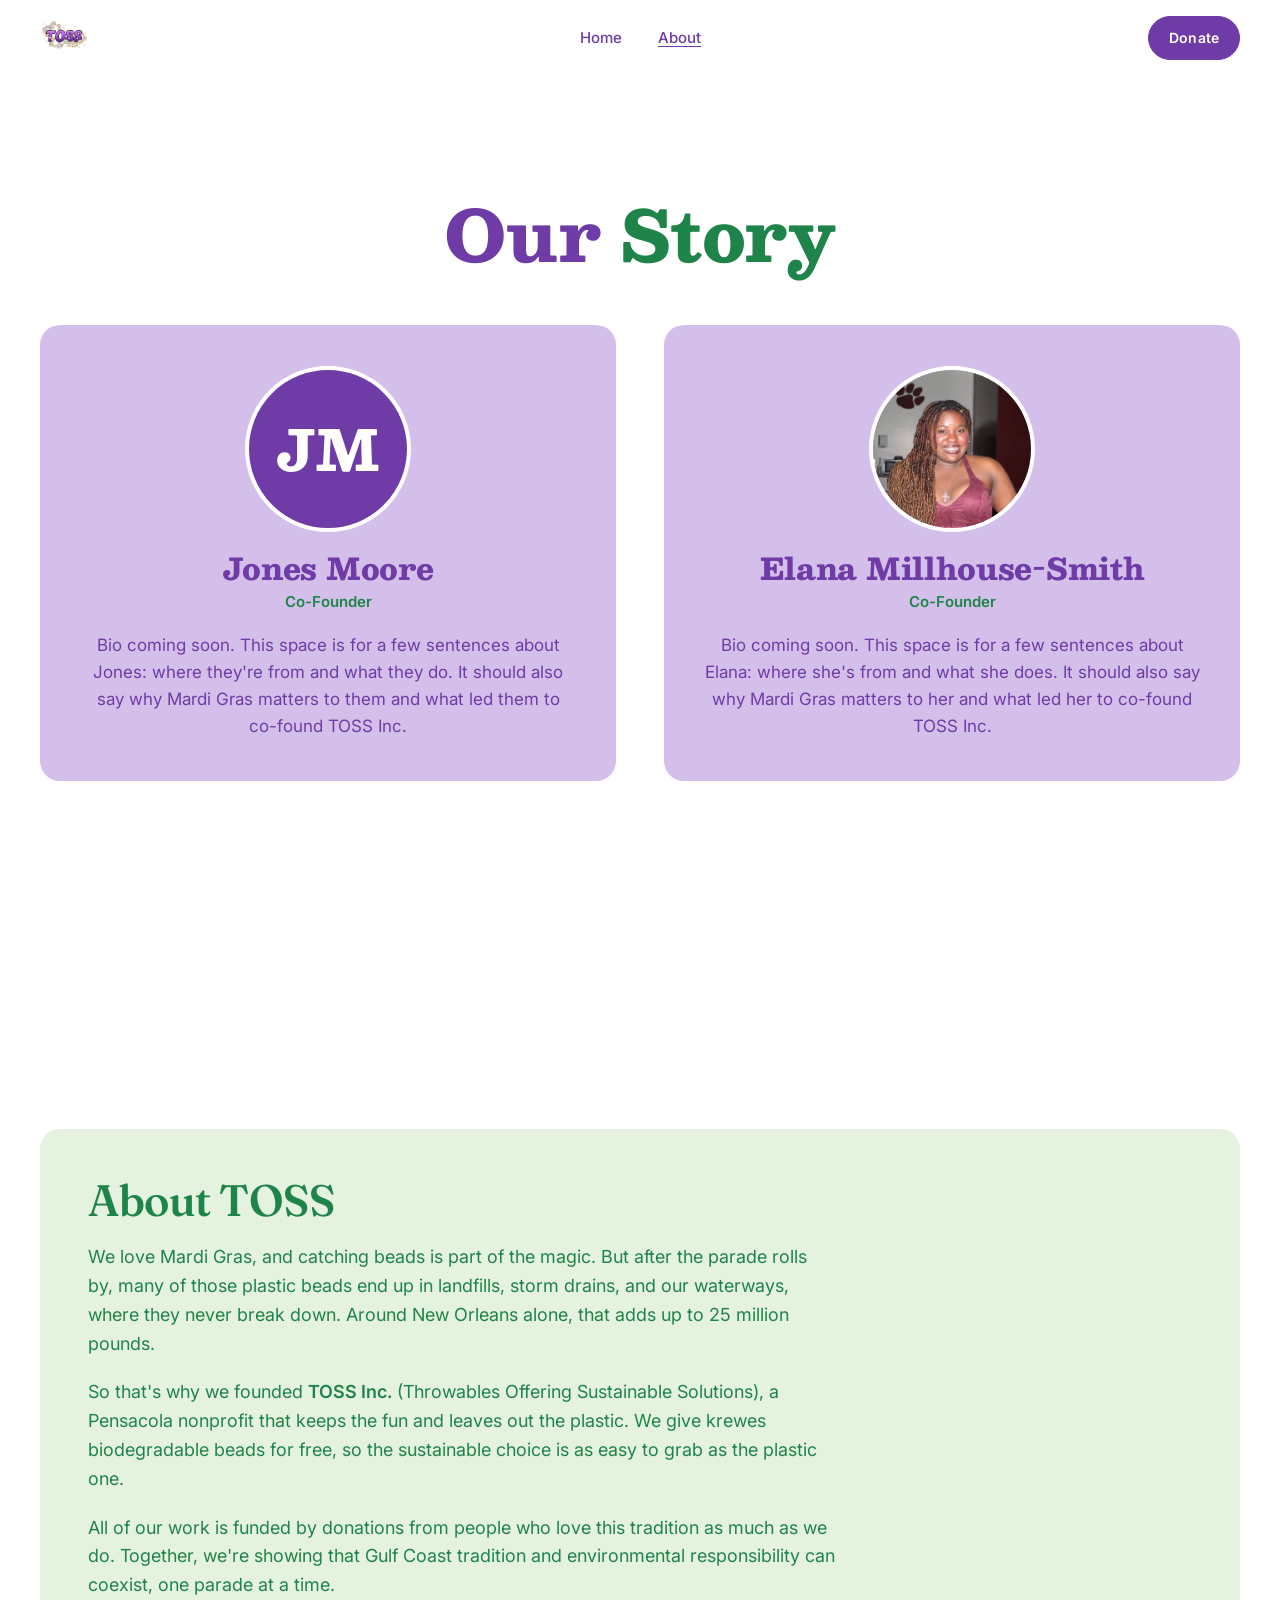
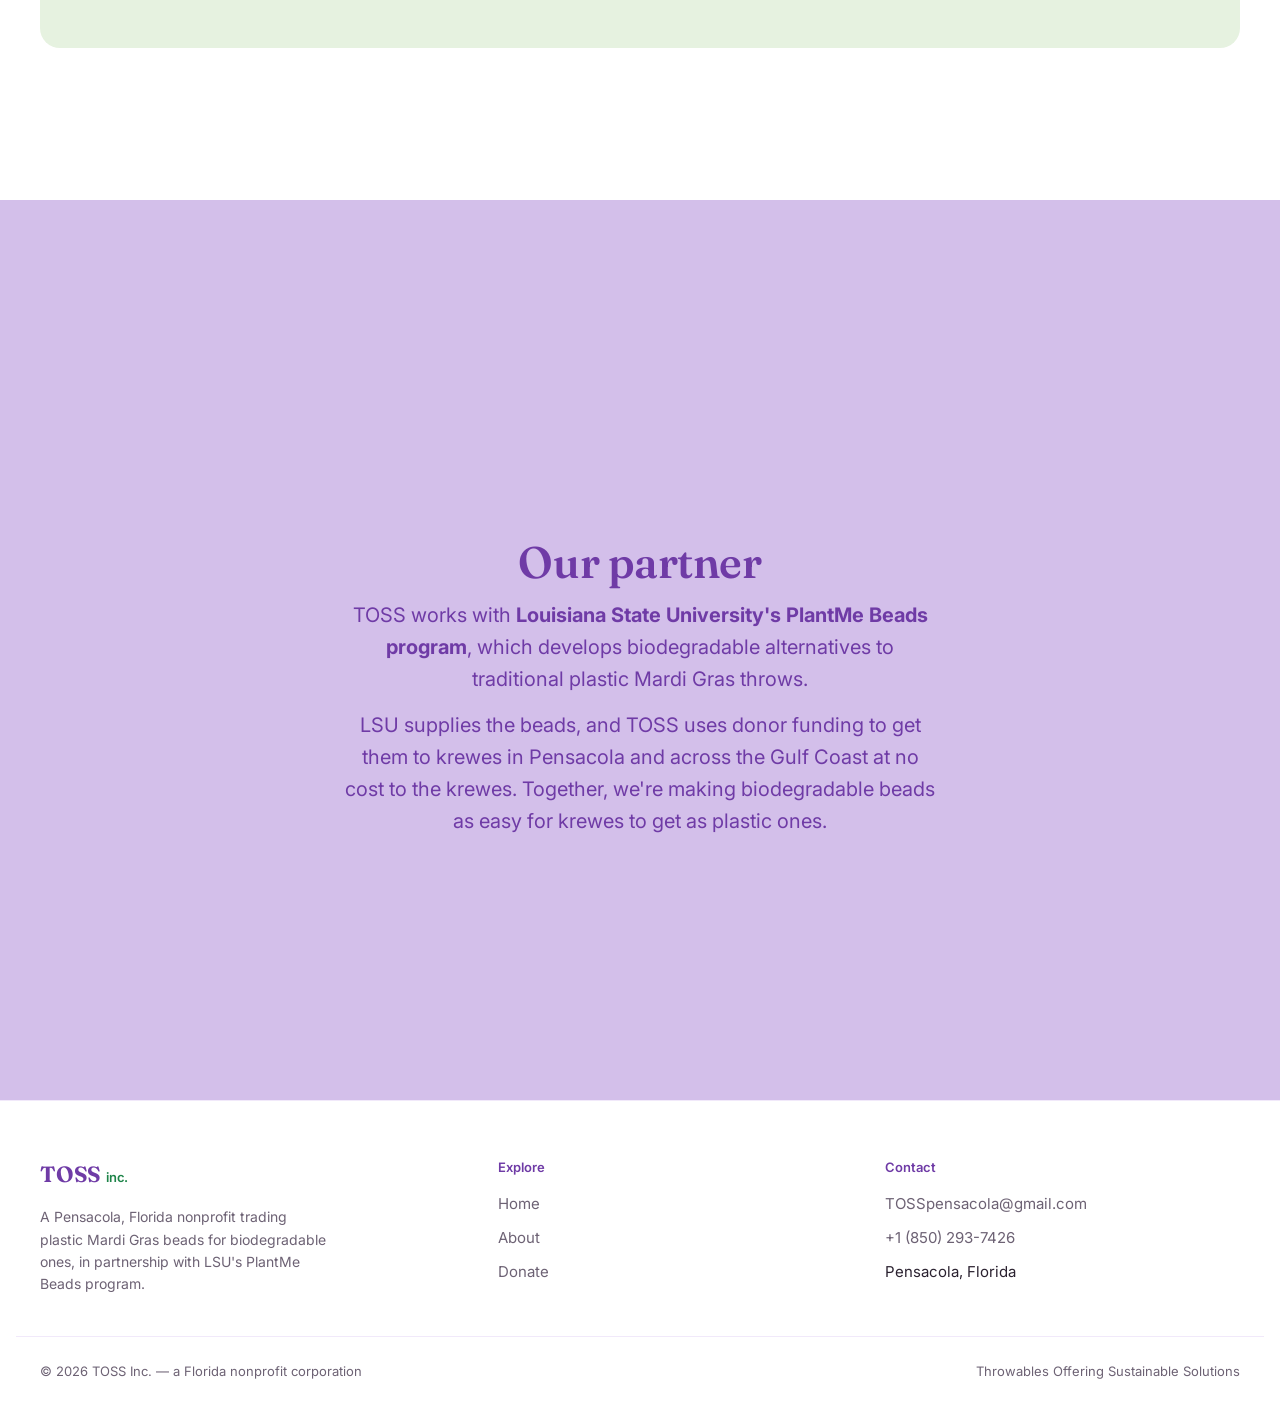
==== about.html @ 117bb695 "Snap the About page by section, fit every section to one screen, redesign About - About page gets th" ====
<!DOCTYPE html>
<html lang="en" class="snap-sections">
<head>
  <meta charset="UTF-8">
  <meta name="viewport" content="width=device-width, initial-scale=1.0">
  <title>About — TOSS Inc.</title>
  <meta name="description" content="TOSS Inc. is a Pensacola, Florida nonprofit partnering with LSU's PlantMe Beads program to bring biodegradable Mardi Gras throws to Gulf Coast krewes. Meet the founders.">
  <link rel="icon" type="image/png" href="2.png">

  <link rel="preconnect" href="https://fonts.googleapis.com">
  <link rel="preconnect" href="https://fonts.gstatic.com" crossorigin>
  <link href="https://fonts.googleapis.com/css2?family=Besley:wght@700;800&family=Fraunces:opsz,wght@9..144,450;9..144,560;9..144,650&family=Inter:wght@400;500;600;700&display=swap" rel="stylesheet">
  <link rel="stylesheet" href="css/styles.css">
</head>
<body>
  <a class="skip-link" href="#main">Skip to content</a>

  <!-- ===== Navbar ===== -->
  <header class="site-header">
    <nav class="container nav" aria-label="Main">
      <a class="nav__brand" href="index.html" aria-label="TOSS Inc. home">
        <img class="nav__logo" src="1.png" alt="TOSS Inc. logo">
      </a>

      <ul class="nav__links" id="nav-links">
        <li><a class="link" href="index.html">Home</a></li>
        <li><a class="link" href="about.html" aria-current="page">About</a></li>
      </ul>

      <div class="nav__end">
        <a class="btn btn--primary btn--sm" href="index.html#donate">Donate</a>
        <button class="nav__toggle" type="button" aria-expanded="false" aria-controls="nav-links" aria-label="Open menu">
          <span></span><span></span>
        </button>
      </div>
    </nav>
  </header>

  <main id="main">
    <!-- Founders -->
    <section class="section about-founders">
      <div class="container">
        <h1 class="about-title">Our <span class="about-title__accent">Story</span></h1>
        <div class="founders">
          <article class="founder">
            <!-- TODO: swap for <img class="founder__photo" src="images/founders/jones-moore.jpg" alt="Jones Moore"> once a photo is ready -->
            <div class="founder__photo founder__photo--initials" aria-hidden="true">JM</div>
            <h2 class="founder__name">Jones Moore</h2>
            <p class="founder__role">Co-Founder</p>
            <!-- TODO: replace with Jones's bio (3–5 sentences) -->
            <p class="founder__bio">Bio coming soon. This space is for a few sentences about Jones: where they're from and what they do. It should also say why Mardi Gras matters to them and what led them to co-found TOSS Inc.</p>
          </article>
          <article class="founder">
            <img class="founder__photo" src="images/founders/elana-millhouse-smith.jpg" alt="Elana Millhouse-Smith" width="380" height="380">
            <h2 class="founder__name">Elana Millhouse-Smith</h2>
            <p class="founder__role">Co-Founder</p>
            <!-- TODO: replace with Elana's bio (3–5 sentences) -->
            <p class="founder__bio">Bio coming soon. This space is for a few sentences about Elana: where she's from and what she does. It should also say why Mardi Gras matters to her and what led her to co-found TOSS Inc.</p>
          </article>
        </div>
      </div>
    </section>

    <!-- About TOSS -->
    <section class="section">
      <div class="container">
        <div class="mission-box about-story">
          <div class="mission__head">
            <h2 class="h2">About TOSS</h2>
          </div>
          <div class="mission__body">
            <p>We love Mardi Gras, and catching beads is part of the magic. But after the parade rolls by, many of those plastic beads end up in landfills, storm drains, and our waterways, where they never break down. Around New Orleans alone, that adds up to 25 million pounds.</p>
            <p>So that's why we founded <strong>TOSS Inc.</strong> (Throwables Offering Sustainable Solutions), a Pensacola nonprofit that keeps the fun and leaves out the plastic. We give krewes biodegradable beads for free, so the sustainable choice is as easy to grab as the plastic one.</p>
            <p>All of our work is funded by donations from people who love this tradition as much as we do. Together, we're showing that Gulf Coast tradition and environmental responsibility can coexist, one parade at a time.</p>
          </div>
        </div>
      </div>
    </section>

    <!-- Partner -->
    <section class="section about-partner">
      <div class="container">
        <div class="donate">
          <h2 class="h2">Our partner</h2>
          <p class="lead">TOSS works with <strong>Louisiana State University's PlantMe Beads program</strong>, which develops biodegradable alternatives to traditional plastic Mardi Gras throws.</p>
          <p class="lead">LSU supplies the beads, and TOSS uses donor funding to get them to krewes in Pensacola and across the Gulf Coast at no cost to the krewes. Together, we're making biodegradable beads as easy for krewes to get as plastic ones.</p>
        </div>
      </div>
    </section>
  </main>

  <!-- ===== Footer ===== -->
  <footer class="site-footer">
    <div class="container footer__inner">
      <div>
        <a class="wordmark" href="index.html">TOSS <span>inc.</span></a>
        <p class="footer__tagline">A Pensacola, Florida nonprofit trading plastic Mardi Gras beads for biodegradable ones, in partnership with LSU's PlantMe Beads program.</p>
      </div>
      <div>
        <p class="footer__col-title">Explore</p>
        <ul class="footer__links">
          <li><a href="index.html">Home</a></li>
          <li><a href="about.html">About</a></li>
          <li><a href="index.html#donate">Donate</a></li>
        </ul>
      </div>
      <div>
        <p class="footer__col-title">Contact</p>
        <ul class="footer__links">
          <li><a href="mailto:TOSSpensacola@gmail.com">TOSSpensacola@gmail.com</a></li>
          <li><a href="tel:+18502937426">+1 (850) 293-7426</a></li>
          <li>Pensacola, Florida</li>
        </ul>
      </div>
    </div>
    <div class="container footer__bottom">
      <p>© <span data-year>2026</span> TOSS Inc. — a Florida nonprofit corporation</p>
      <p>Throwables Offering Sustainable Solutions</p>
    </div>
  </footer>

  <script src="js/main.js"></script>
</body>
</html>
---- css/styles.css ----
/* ==========================================================================
   Design tokens
   ========================================================================== */
:root {
  /* Base */
  --white: #ffffff;
  --surface: #f5faf2;      /* soft mint-white, for alternating section bands */
  --surface-deep: #eaf4e4; /* slightly deeper mint, for cards on --surface */
  --ink: #2b2230;          /* warm plum-black, pulled from the logo outline */
  --ink-soft: #6d6274;     /* muted secondary text */
  --line: #e7e1de;         /* hairline borders on white */

  /* Brand accents, sampled from the TOSS logo artwork */
  --purple: #6f3ba6;
  --purple-tint: #f1e9fa;
  --green: #1e8449;         /* accessible text/icon green */
  --green-pastel: #e6f2e0;  /* pastel fill green, light */
  --lavender: #d3bfea;      /* soft brand purple, for backgrounds and section bands */
  --green-pastel-deep: #9dcd91;
  --gold: #c08f2e;          /* accessible text/icon gold */
  --gold-pastel: #f3ddA0;   /* pastel fill gold, matches the mascot's sparkle */

  --font-heading: "Fraunces", Georgia, serif;
  --font-body: "Inter", system-ui, sans-serif;

  --container: 1200px;
  --gutter: 24px;
  --section-space: 120px;
  --header-height: 76px;
  --radius: 20px;
  --radius-sm: 12px;

  --ease: cubic-bezier(0.2, 0, 0, 1);
  --duration: 200ms;
}

@media (max-width: 767px) {
  :root {
    --gutter: 16px;
    --section-space: 72px;
    --header-height: 64px;
  }
}

/* ==========================================================================
   Base
   ========================================================================== */
*,
*::before,
*::after {
  box-sizing: border-box;
}

html {
  -webkit-text-size-adjust: 100%;
  scroll-behavior: smooth;
}

body {
  display: flex;
  flex-direction: column;
  min-height: 100vh;
  margin: 0;
  /* The hero video intentionally bleeds to the viewport edge using 100vw
     math, which can overshoot by the scrollbar's width; clip that sliver
     instead of showing a horizontal scrollbar. */
  overflow-x: hidden;
  background: var(--white);
  color: var(--ink);
  font-family: var(--font-body);
  font-size: 17px;
  line-height: 1.6;
  -webkit-font-smoothing: antialiased;
  -moz-osx-font-smoothing: grayscale;
  text-rendering: optimizeLegibility;
}

main {
  flex: 1;
}

body.menu-open {
  overflow: hidden;
}

img {
  display: block;
  max-width: 100%;
}

h1,
h2,
h3,
h4 {
  margin: 0;
  font-family: var(--font-heading);
  font-weight: 560;
  letter-spacing: -0.01em;
  line-height: 1.05;
  color: var(--ink);
}

p {
  margin: 0;
}

a {
  color: inherit;
  text-decoration: none;
}

ul {
  margin: 0;
  padding: 0;
  list-style: none;
}

:focus-visible {
  outline: 2px solid var(--purple);
  outline-offset: 4px;
}

::selection {
  background: var(--purple);
  color: var(--white);
}

.skip-link {
  position: absolute;
  top: 12px;
  left: 12px;
  z-index: 100;
  padding: 10px 16px;
  background: var(--ink);
  color: var(--white);
  font-size: 14px;
  border-radius: var(--radius-sm);
  transform: translateY(-200%);
}

.skip-link:focus {
  transform: none;
}

/* ==========================================================================
   Layout helpers
   ========================================================================== */
.container {
  width: 100%;
  max-width: calc(var(--container) + var(--gutter) * 2);
  margin: 0 auto;
  padding: 0 var(--gutter);
}

.section {
  padding: var(--section-space) 0;
}

.section--tint {
  background: var(--surface);
}

.section--green {
  background: var(--green-pastel);
}

/* ==========================================================================
   Typography
   ========================================================================== */
.display {
  font-size: clamp(2.5rem, 6vw, 4.75rem);
  line-height: 1.03;
  letter-spacing: -0.02em;
}

.h2 {
  font-size: clamp(1.9rem, 3.6vw, 2.75rem);
  letter-spacing: -0.01em;
}

.h3 {
  font-size: 1.375rem;
  letter-spacing: -0.01em;
  line-height: 1.2;
}

.lead {
  max-width: 46ch;
  font-size: clamp(1.0625rem, 1.6vw, 1.25rem);
  line-height: 1.6;
  color: var(--ink-soft);
}

.muted {
  color: var(--ink-soft);
}

/* Underline that draws in on hover */
.link {
  background: linear-gradient(currentColor, currentColor) 0 100% / 0 1px no-repeat;
  transition: background-size var(--duration) var(--ease);
}

.link:hover,
.link[aria-current="page"] {
  background-size: 100% 1px;
}

/* ==========================================================================
   Buttons
   ========================================================================== */
.btn {
  display: inline-flex;
  align-items: center;
  gap: 10px;
  padding: 15px 28px;
  border: 1.5px solid var(--purple);
  border-radius: 999px;
  font-family: var(--font-body);
  font-size: 15px;
  font-weight: 600;
  letter-spacing: 0.01em;
  color: var(--purple);
  cursor: pointer;
  transition:
    background-color var(--duration) var(--ease),
    color var(--duration) var(--ease),
    border-color var(--duration) var(--ease),
    transform var(--duration) var(--ease);
}

.btn:hover {
  transform: translateY(-1px);
}

.btn--primary {
  background: var(--purple);
  color: var(--white);
}

.btn--primary:hover {
  background: var(--purple);
  border-color: var(--purple);
}

.email-pill {
  display: inline-flex;
  align-items: center;
  gap: 6px;
  padding: 6px 8px 6px 26px;
  background: var(--purple);
  color: var(--white);
  border-radius: 999px;
  font-family: var(--font-body);
  font-size: 15px;
  font-weight: 600;
  letter-spacing: 0.01em;
}

.email-pill__link {
  color: inherit;
}

.email-pill__copy {
  display: inline-grid;
  place-items: center;
  width: 36px;
  height: 36px;
  border: 0;
  border-radius: 50%;
  background: transparent;
  color: inherit;
  cursor: pointer;
  transition: background-color var(--duration) var(--ease);
}

.email-pill__copy:hover,
.email-pill__copy:focus-visible {
  background: rgba(255, 255, 255, 0.18);
}

.email-pill__copy .icon-check,
.email-pill__copy.is-copied .icon-copy {
  display: none;
}

.email-pill__copy.is-copied .icon-check {
  display: block;
}

.btn--ghost {
  border-color: currentColor;
}

.btn--ghost:hover {
  background: var(--purple);
  color: var(--white);
}

.btn--sm {
  padding: 10px 20px;
  font-size: 14px;
}

/* ==========================================================================
   Header / navbar
   ========================================================================== */
.site-header {
  position: sticky;
  top: 0;
  z-index: 50;
  background: linear-gradient(
    to bottom,
    rgba(255, 255, 255, 1) 0%,
    rgba(255, 255, 255, 0) 100%
  );
}

.nav {
  display: grid;
  grid-template-columns: 1fr auto 1fr;
  align-items: center;
  gap: 16px;
  height: var(--header-height);
}

.wordmark {
  display: inline-flex;
  align-items: baseline;
  gap: 5px;
  font-family: var(--font-heading);
  font-size: 22px;
  font-weight: 650;
  letter-spacing: -0.01em;
  color: var(--purple);
}

.wordmark span {
  font-family: var(--font-body);
  font-size: 13px;
  font-weight: 600;
  color: var(--green);
}

.nav__brand {
  display: inline-flex;
  align-items: center;
  justify-self: start;
}

.nav__logo {
  height: 48px;
  width: auto;
}

/* Sits in the grid's middle column, so it's centered in the navbar
   regardless of how wide the logo or the end group are. */
.nav__links {
  display: flex;
  justify-content: center;
  gap: 36px;
  font-size: 15px;
  font-weight: 500;
  color: var(--purple);
}

.nav__end {
  display: flex;
  align-items: center;
  gap: 16px;
  justify-self: end;
}

.nav__toggle {
  display: none;
  position: relative;
  width: 40px;
  height: 40px;
  margin-right: -8px;
  padding: 0;
  border: 0;
  background: none;
  color: var(--ink);
  cursor: pointer;
}

.nav__toggle span {
  position: absolute;
  left: 10px;
  width: 20px;
  height: 1.5px;
  background: currentColor;
  transition: transform var(--duration) var(--ease);
}

.nav__toggle span:first-child {
  top: 16px;
}

.nav__toggle span:last-child {
  top: 23px;
}

.nav__toggle[aria-expanded="true"] span:first-child {
  transform: translateY(3.5px) rotate(45deg);
}

.nav__toggle[aria-expanded="true"] span:last-child {
  transform: translateY(-3.5px) rotate(-45deg);
}

@media (max-width: 767px) {
  .nav {
    grid-template-columns: auto 1fr auto;
  }

  .nav__brand {
    grid-column: 1;
  }

  .nav__end {
    grid-column: 3;
    gap: 8px;
  }

  .nav__toggle {
    display: block;
  }

  .nav__links {
    position: fixed;
    inset: var(--header-height) 0 0 0;
    flex-direction: column;
    justify-content: flex-start;
    gap: 8px;
    padding: 32px var(--gutter);
    background: var(--white);
    font-family: var(--font-heading);
    font-size: 36px;
    letter-spacing: -0.01em;
    opacity: 0;
    visibility: hidden;
    transition:
      opacity var(--duration) var(--ease),
      visibility var(--duration);
  }

  .nav__links.is-open {
    opacity: 1;
    visibility: visible;
  }

  .nav__links .link {
    background-size: 0 0;
  }

  .nav__links .link[aria-current="page"] {
    color: var(--purple);
  }

  .nav .btn--sm {
    padding: 9px 16px;
    font-size: 13px;
  }
}

/* ==========================================================================
   Home: hero
   ========================================================================== */
.hero-scrub {
  padding: 0;
}

/* Desktop only: pull the next section up so its band overlaps the
   sticky video's bottom edge by a small bit, instead of leaving a gap. */
@media (min-width: 901px) {
  .hero-scrub + .section {
    position: relative;
    z-index: 1;
    margin-top: -20px;
  }
}

.hero-scrub__grid {
  display: grid;
  /* minmax(0, …) lets each track shrink below its content's min-content
     size (the statement's long words at this font size would otherwise
     inflate the left track past its fr share, starving the right column
     and breaking the canvas's edge-to-edge bleed math below). */
  grid-template-columns: minmax(0, 1.1fr) minmax(0, 0.9fr);
  gap: clamp(32px, 5vw, 64px);
}

.hero-scrub__left {
  display: flex;
  flex-direction: column;
  gap: clamp(48px, 8vw, 96px);
  padding-top: clamp(16px, 3vw, 40px);
}

/* Desktop only: the statement alone fills the first viewport, so the page
   reads as a pure hero until the visitor scrolls — the mission heading and
   copy that follow in the flex column are pushed below the fold. The
   column's own padding-top is zeroed here (it's only needed to space the
   statement down on mobile, where this rule doesn't apply) so the intro
   block's centering isn't thrown off by an extra offset on top of it. */
@media (min-width: 901px) {
  .hero-scrub__left {
    padding-top: 0;
    /* The intro fills the space under the header, so the statement is
       centered and the box starts below the fold, this far past it. */
    gap: clamp(72px, 12vh, 128px);
    /* Spacing before the green section, plus the 20px the next section's
       band overlaps this one by. main.js sets --mission-space-below so the
       box ends up centered between the header and the band when the band
       reaches the bottom of the window; the fallback covers no-JS. */
    padding-bottom: calc(var(--mission-space-below, max(72px, 12vh)) + 20px);
  }

  .hero-scrub__intro {
    display: flex;
    align-items: center;
    min-height: calc(100vh - var(--header-height));
  }
}

/* ==========================================================================
   Section-by-section scrolling (Home and About)
   Pages with html.snap-sections, desktop pointers only; phones and tablets
   keep free scrolling. Home stops at the statement, the mission box
   centered under the header, the green section and the footer; About stops
   at each section and the footer. snap-stop means a hard swipe can't skip
   a stop. Each plain section is sized to exactly one window with its
   content centered under the header, so a stop shows one section and
   nothing of its neighbors.
   ========================================================================== */
@media (min-width: 901px) and (hover: hover) and (pointer: fine) {
  html.snap-sections {
    scroll-snap-type: y mandatory;
    /* Space kept between a section's content and the header / window edge. */
    --snap-breathe: clamp(24px, 6vh, 72px);
  }
  .snap-sections :is(.hero-scrub__intro, main > .section) {
    scroll-snap-align: start;
    scroll-snap-stop: always;
  }
  /* The header sits above <main>, so the statement's stop is the page top.
     (The whole hero is taller than the window, so it can't be the stop.) */
  .snap-sections .hero-scrub__intro { scroll-margin-top: var(--header-height); }
  /* Extending the box's snap area up by the header's height centers the
     box in the space below the header rather than in the whole window. */
  .snap-sections .hero-scrub .mission-box {
    scroll-snap-align: center;
    scroll-snap-stop: always;
    scroll-margin-top: var(--header-height);
  }
  /* Each section fills the whole window at its stop, running up behind the
     header (so nothing above shows through it) with its content centered
     in the space below the header. */
  .snap-sections main > .section {
    display: flex;
    flex-direction: column;
    justify-content: center;
    min-height: 100vh;
    padding: calc(var(--header-height) + var(--snap-breathe)) 0 var(--snap-breathe);
  }
  /* A page that opens on a plain section (About) starts below the header
     in the flow, so that one fills the rest of the first window instead
     and stops at the page top. */
  .snap-sections main > .section:first-child {
    min-height: calc(100vh - var(--header-height));
    padding-top: var(--snap-breathe);
    scroll-margin-top: var(--header-height);
  }
  .snap-sections main > .section--green { scroll-snap-align: center; }
  .snap-sections .site-footer { scroll-snap-align: end; }
}

.hero-scrub__statement {
  font-family: "Besley", Georgia, serif;
  font-weight: 800;
  font-size: clamp(2.25rem, 5.5vw, 4.5rem);
  line-height: 1.08;
  letter-spacing: -0.01em;
  color: var(--purple);
  max-width: 16ch;
  /* Flex items default to min-width: auto, which floors their shrink at
     their content's min-content size — the widest unbreakable word here —
     letting the statement overflow its column into the video regardless
     of max-width. This lets it actually wrap within the column. */
  min-width: 0;
}

.hero-scrub__statement-accent {
  color: var(--green);
}

/* The right column's grid cell stretches to match the left column's
   (taller, text-driven) height; the canvas sticks inside that cell and
   is released once the left column's content runs out. */
.hero-scrub__right {
  position: sticky;
  top: 0;
  align-self: start;
  display: flex;
  justify-content: flex-end;
  margin-top: calc(-1 * var(--header-height));
  /* Break out of the centered container so the video hugs the true
     right edge of the viewport, not just the grid column's edge. */
  margin-right: calc(-1 * (var(--gutter) + max(0px, (100vw - (var(--container) + var(--gutter) * 2)) / 2)));
}

.hero__canvas {
  width: 100%;
  max-width: 45vw;
  height: auto;
  aspect-ratio: 480 / 854;
}

@media (max-width: 900px) {
  .hero-scrub {
    padding-bottom: clamp(64px, 10vw, 120px);
  }

  .hero-scrub__grid {
    grid-template-columns: 1fr;
    text-align: center;
  }

  .hero-scrub__right {
    position: static;
    order: -1;
    margin-bottom: 8px;
    margin-right: 0;
    justify-content: center;
  }

  .hero__canvas {
    max-width: 260px;
  }
}

/* ==========================================================================
   Mission / description section
   ========================================================================== */
.mission-box {
  background: var(--lavender);
  border-radius: var(--radius);
  padding: clamp(28px, 4vw, 48px);
}

.mission-box .h2,
.mission-box .mission__body,
.mission-box .mission__body strong {
  color: var(--purple);
}

.mission__head {
  max-width: 60ch;
  margin-bottom: 20px;
}

.mission__stat {
  font-size: clamp(2.75rem, 6.5vw, 5rem);
  line-height: 1;
  letter-spacing: -0.02em;
}

/* Keep the stat on one line: size it from the box's own width (cqi) so it
   shrinks with the column instead of wrapping. */
.mission-box {
  container-type: inline-size;
}

.mission-box .mission__stat {
  font-size: 12.4cqi; /* "25 Million Pounds" spans the full width of the text lines */
  white-space: nowrap;
}

.mission__body {
  display: grid;
  gap: 20px;
  max-width: 68ch;
  font-size: 18px;
  color: var(--ink-soft);
}

.mission__body strong {
  color: var(--ink);
  font-weight: 600;
}

/* ==========================================================================
   Donate + progress section
   ========================================================================== */
.donate {
  max-width: 720px;
  margin-inline: auto;
  text-align: center;
}

.donate .h2 {
  color: var(--green);
}

.donate .lead {
  margin: 14px auto 0;
  color: var(--green);
}

.donate__contact {
  margin-bottom: 16px;
  color: var(--purple);
}

.donate__progress {
  margin: 32px 0;
  text-align: left;
}

.donate__amount {
  font-family: var(--font-heading);
  font-size: clamp(2rem, 4vw, 2.75rem);
  line-height: 1;
  color: var(--purple);
}

.donate__of {
  font-family: var(--font-body);
  font-size: 16px;
  color: var(--green);
}

.progress-track {
  height: 20px;
  margin: 22px 0 16px;
  border-radius: 999px;
  background: var(--white);
  box-shadow: inset 0 1px 3px rgba(111, 59, 166, 0.14);
}

.progress-fill {
  position: relative;
  height: 100%;
  width: var(--progress, 0%);
  min-width: 20px;
  border-radius: 999px;
  background: linear-gradient(90deg, var(--green-pastel-deep), var(--green));
  transition: width 900ms var(--ease);
}

/* Fleur-de-lis marker at the end of the fill */
.progress-fill::after {
  content: "";
  position: absolute;
  top: 50%;
  right: 0;
  width: 40px;
  height: 40px;
  background: url("../fleur-de-lis.svg") center / contain no-repeat;
  transform: translate(50%, -50%);
  filter: drop-shadow(0 2px 3px rgba(30, 132, 73, 0.35));
}

.donate__percent {
  font-size: 15px;
  color: var(--green);
}

.donate__alt {
  margin-top: 16px;
  font-size: 14px;
  color: var(--green);
}

.donate__alt a {
  color: inherit;
  border-bottom: 1px solid currentColor;
}

/* ==========================================================================
   About page
   ========================================================================== */
.about-title {
  font-family: "Besley", Georgia, serif;
  font-weight: 800;
  font-size: clamp(2.25rem, 5.5vw, 4.5rem);
  line-height: 1.08;
  letter-spacing: -0.01em;
  color: var(--purple);
  text-align: center;
}

.about-title__accent {
  color: var(--green);
}

/* The next section's own top padding supplies the gap below. */
.about-founders {
  padding-top: clamp(40px, 6vw, 72px);
  padding-bottom: 0;
}

.founders {
  display: grid;
  grid-template-columns: 1fr 1fr;
  gap: clamp(24px, 4vw, 48px);
  margin-top: clamp(40px, 6vw, 64px);
}

.founder {
  display: flex;
  flex-direction: column;
  align-items: center;
  padding: clamp(28px, 4vw, 48px);
  background: var(--lavender);
  border-radius: var(--radius);
  text-align: center;
}

.founder__photo {
  width: 200px;
  height: 200px;
  margin-bottom: 24px;
  border: 4px solid var(--white);
  border-radius: 50%;
  object-fit: cover;
}

.founder__photo--initials {
  display: grid;
  place-items: center;
  background: var(--purple);
  color: var(--white);
  font-family: "Besley", Georgia, serif;
  font-size: 56px;
  font-weight: 800;
}

.founder__name {
  font-family: "Besley", Georgia, serif;
  font-weight: 800;
  font-size: clamp(1.5rem, 2.4vw, 1.875rem);
  color: var(--purple);
}

.founder__role {
  margin-top: 6px;
  font-size: 15px;
  font-weight: 600;
  color: var(--green);
}

.founder__bio {
  max-width: 48ch;
  margin-top: 18px;
  color: var(--purple);
}

/* The About box and partner band swap the homepage's colors: pastel green
   with green text for the story, lavender with purple text for the partner. */
/* With section snapping on, the founders section has to fit one window, so
   its sizes also scale with the window's height and give way on short
   screens (they're unchanged from about 1080px tall up). */
@media (min-width: 901px) and (hover: hover) and (pointer: fine) {
  .snap-sections .about-title { font-size: clamp(2.25rem, min(5.5vw, 9vh), 4.5rem); }
  .snap-sections .founders { margin-top: clamp(24px, 6vh, 64px); }
  .snap-sections .founder { padding: clamp(20px, min(4vw, 4.5vh), 48px); }
  .snap-sections .founder__photo {
    width: clamp(96px, 18.5vh, 200px);
    height: clamp(96px, 18.5vh, 200px);
    margin-bottom: clamp(12px, 2.2vh, 24px);
  }
}

.about-story {
  background: var(--green-pastel);
}

.about-story .h2,
.about-story .mission__body,
.about-story .mission__body strong {
  color: var(--green);
}

.about-partner {
  background: var(--lavender);
}

.about-partner .h2,
.about-partner .lead {
  color: var(--purple);
}

@media (max-width: 767px) {
  .founders {
    grid-template-columns: 1fr;
  }
}

/* ==========================================================================
   Footer
   ========================================================================== */
.site-footer {
  padding: 56px 0 40px;
  background: var(--white);
  color: var(--ink);
  border-top: 1px solid var(--purple-tint);
}

.footer__inner {
  display: grid;
  grid-template-columns: 1.2fr 1fr 1fr;
  gap: 32px;
}

.footer__col-title {
  font-size: 13px;
  font-weight: 600;
  color: var(--purple);
  margin-bottom: 14px;
}

.footer__links {
  display: grid;
  gap: 10px;
  font-size: 15px;
}

.footer__links a {
  color: var(--ink-soft);
}

.footer__links a:hover {
  color: var(--ink);
}

.footer__tagline {
  margin-top: 14px;
  max-width: 32ch;
  color: var(--ink-soft);
  font-size: 14px;
}

.footer__bottom {
  margin-top: 40px;
  padding-top: 24px;
  border-top: 1px solid var(--purple-tint);
  display: flex;
  flex-wrap: wrap;
  justify-content: space-between;
  gap: 12px;
  font-size: 13px;
  color: var(--ink-soft);
}

@media (max-width: 767px) {
  .footer__inner {
    grid-template-columns: 1fr;
    gap: 28px;
  }
}

/* ==========================================================================
   Motion preferences
   ========================================================================== */
@media (prefers-reduced-motion: reduce) {
  html {
    scroll-behavior: auto;
  }

  *,
  *::before,
  *::after {
    transition-duration: 0.01ms !important;
  }
}
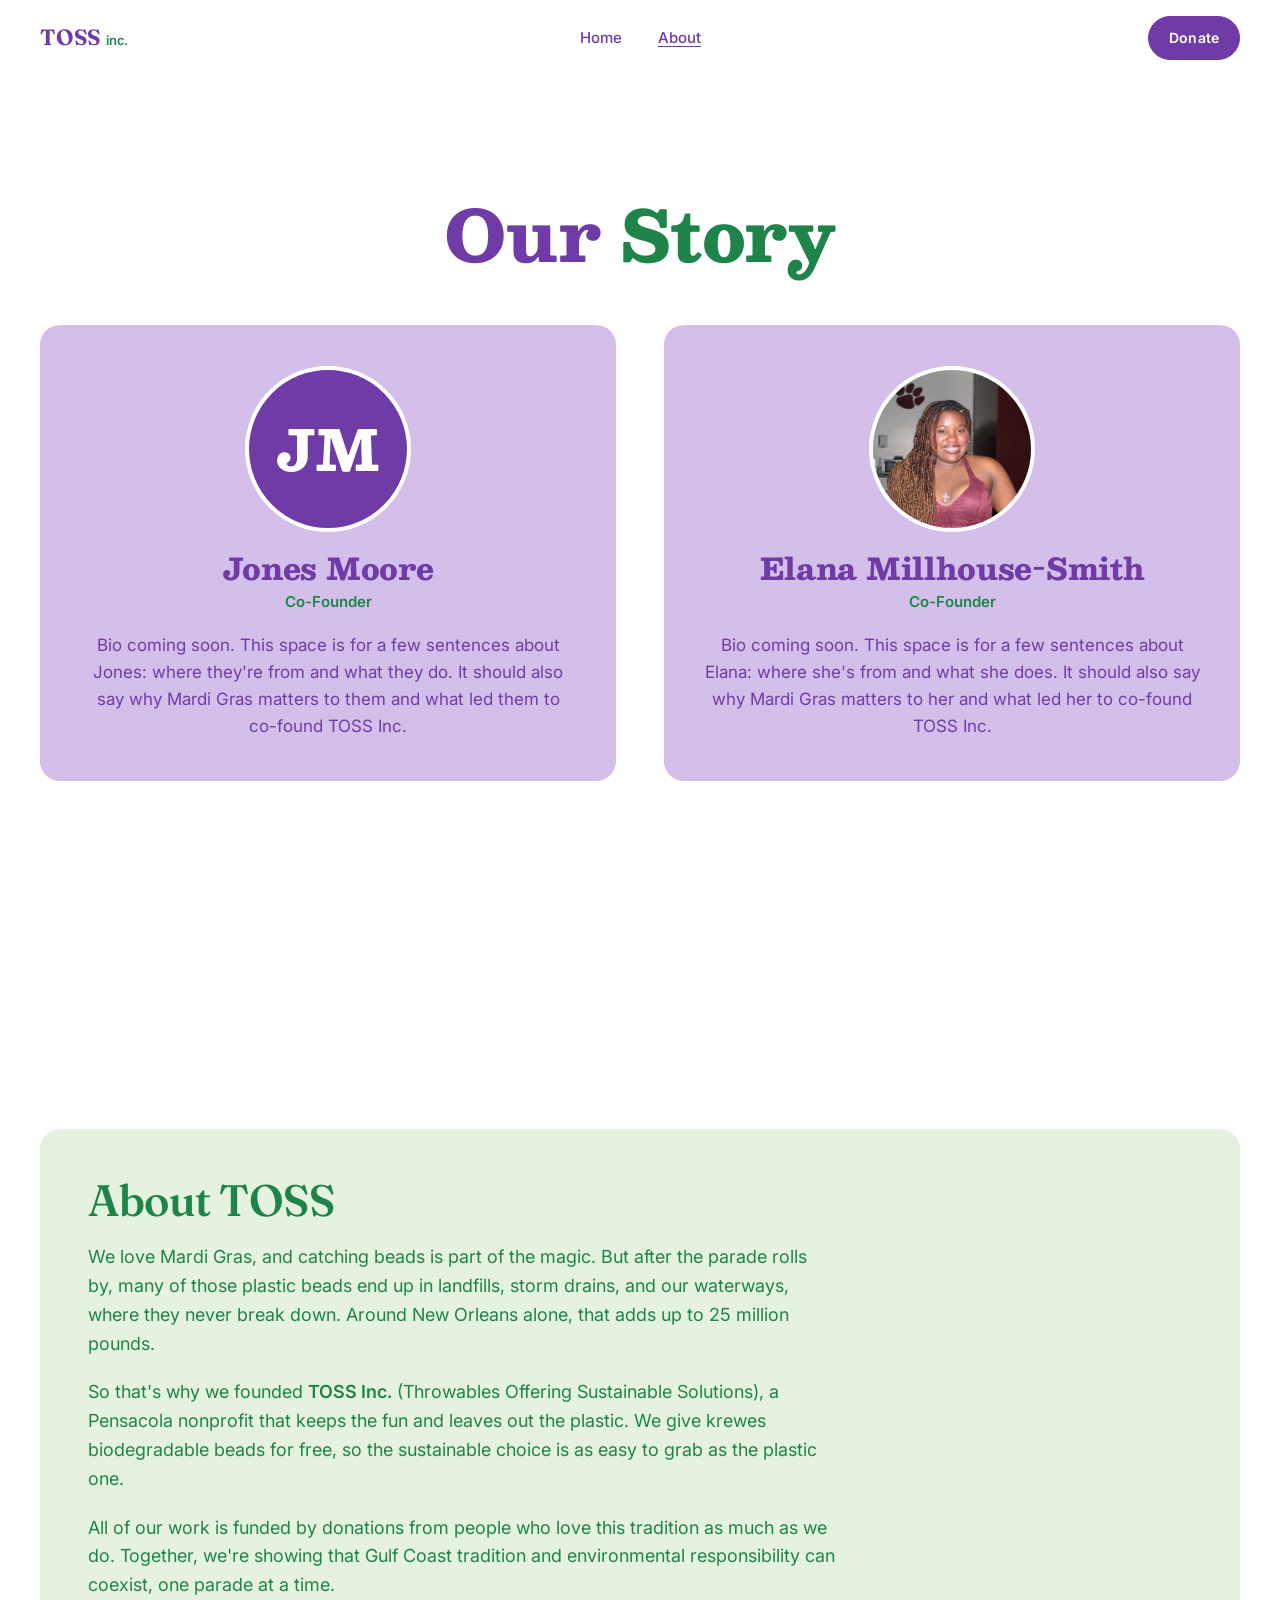
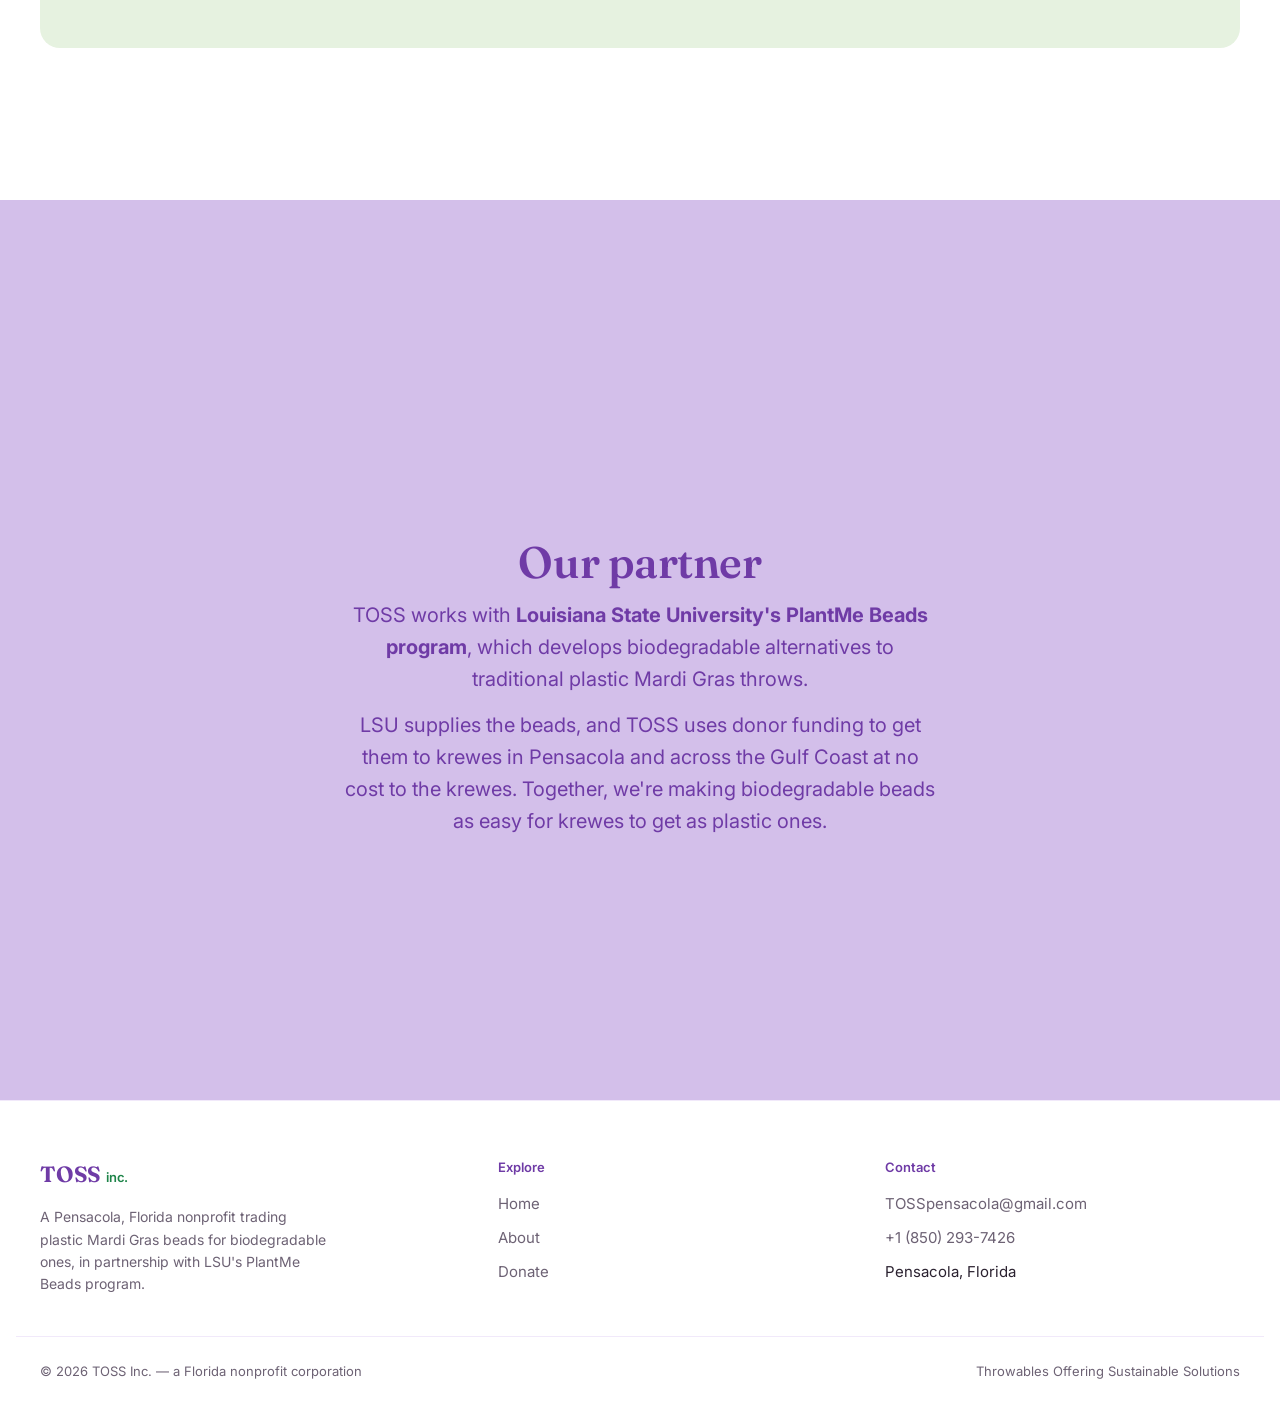
==== commit 2fa4af8d: "Use the TOSS inc. wordmark as the navbar logo; reset donation progress Replace the navbar's 1.png im" ====
--- a/about.html
+++ b/about.html
@@ -18,9 +18,7 @@
   <!-- ===== Navbar ===== -->
   <header class="site-header">
     <nav class="container nav" aria-label="Main">
-      <a class="nav__brand" href="index.html" aria-label="TOSS Inc. home">
-        <img class="nav__logo" src="1.png" alt="TOSS Inc. logo">
-      </a>
+      <a class="wordmark nav__brand" href="index.html" aria-label="TOSS Inc. home">TOSS <span>inc.</span></a>
 
       <ul class="nav__links" id="nav-links">
         <li><a class="link" href="index.html">Home</a></li>
--- a/css/styles.css
+++ b/css/styles.css
@@ -343,14 +343,7 @@
 }
 
 .nav__brand {
-  display: inline-flex;
-  align-items: center;
   justify-self: start;
-}
-
-.nav__logo {
-  height: 48px;
-  width: auto;
 }
 
 /* Sits in the grid's middle column, so it's centered in the navbar
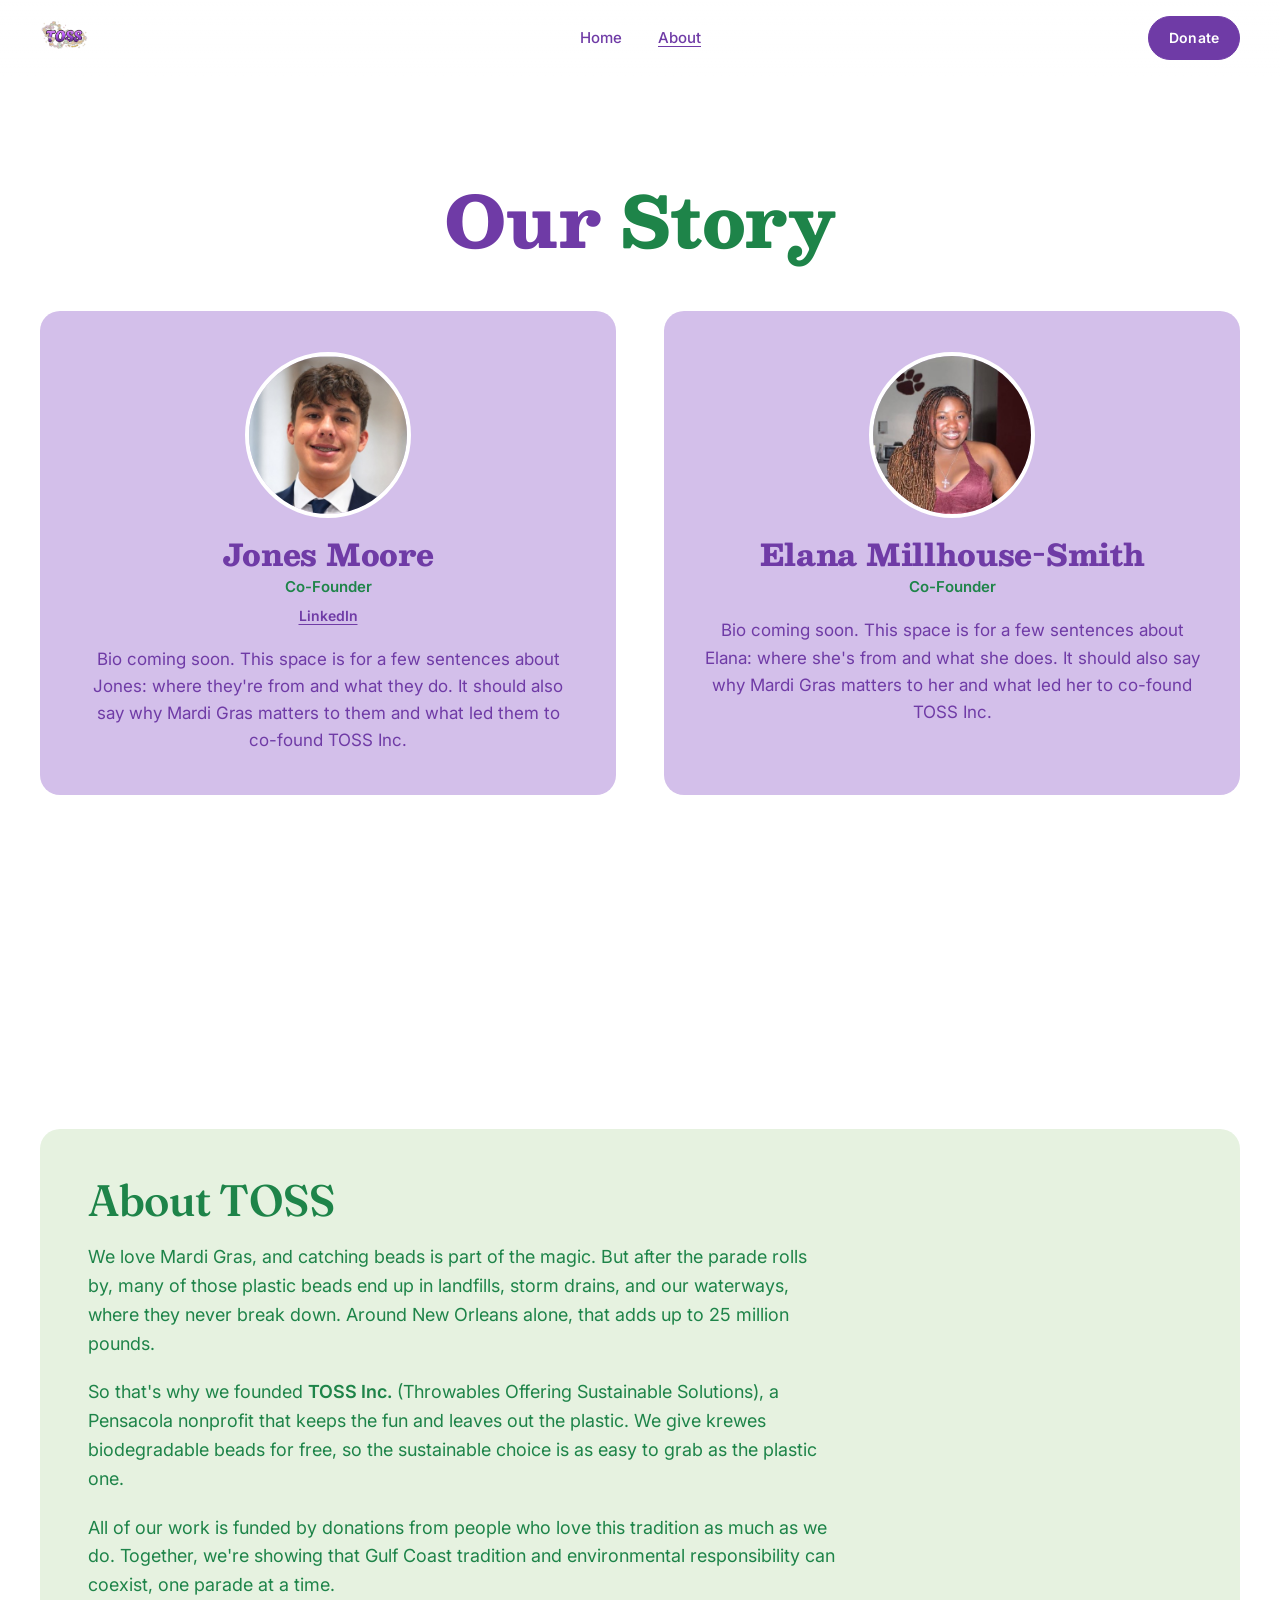
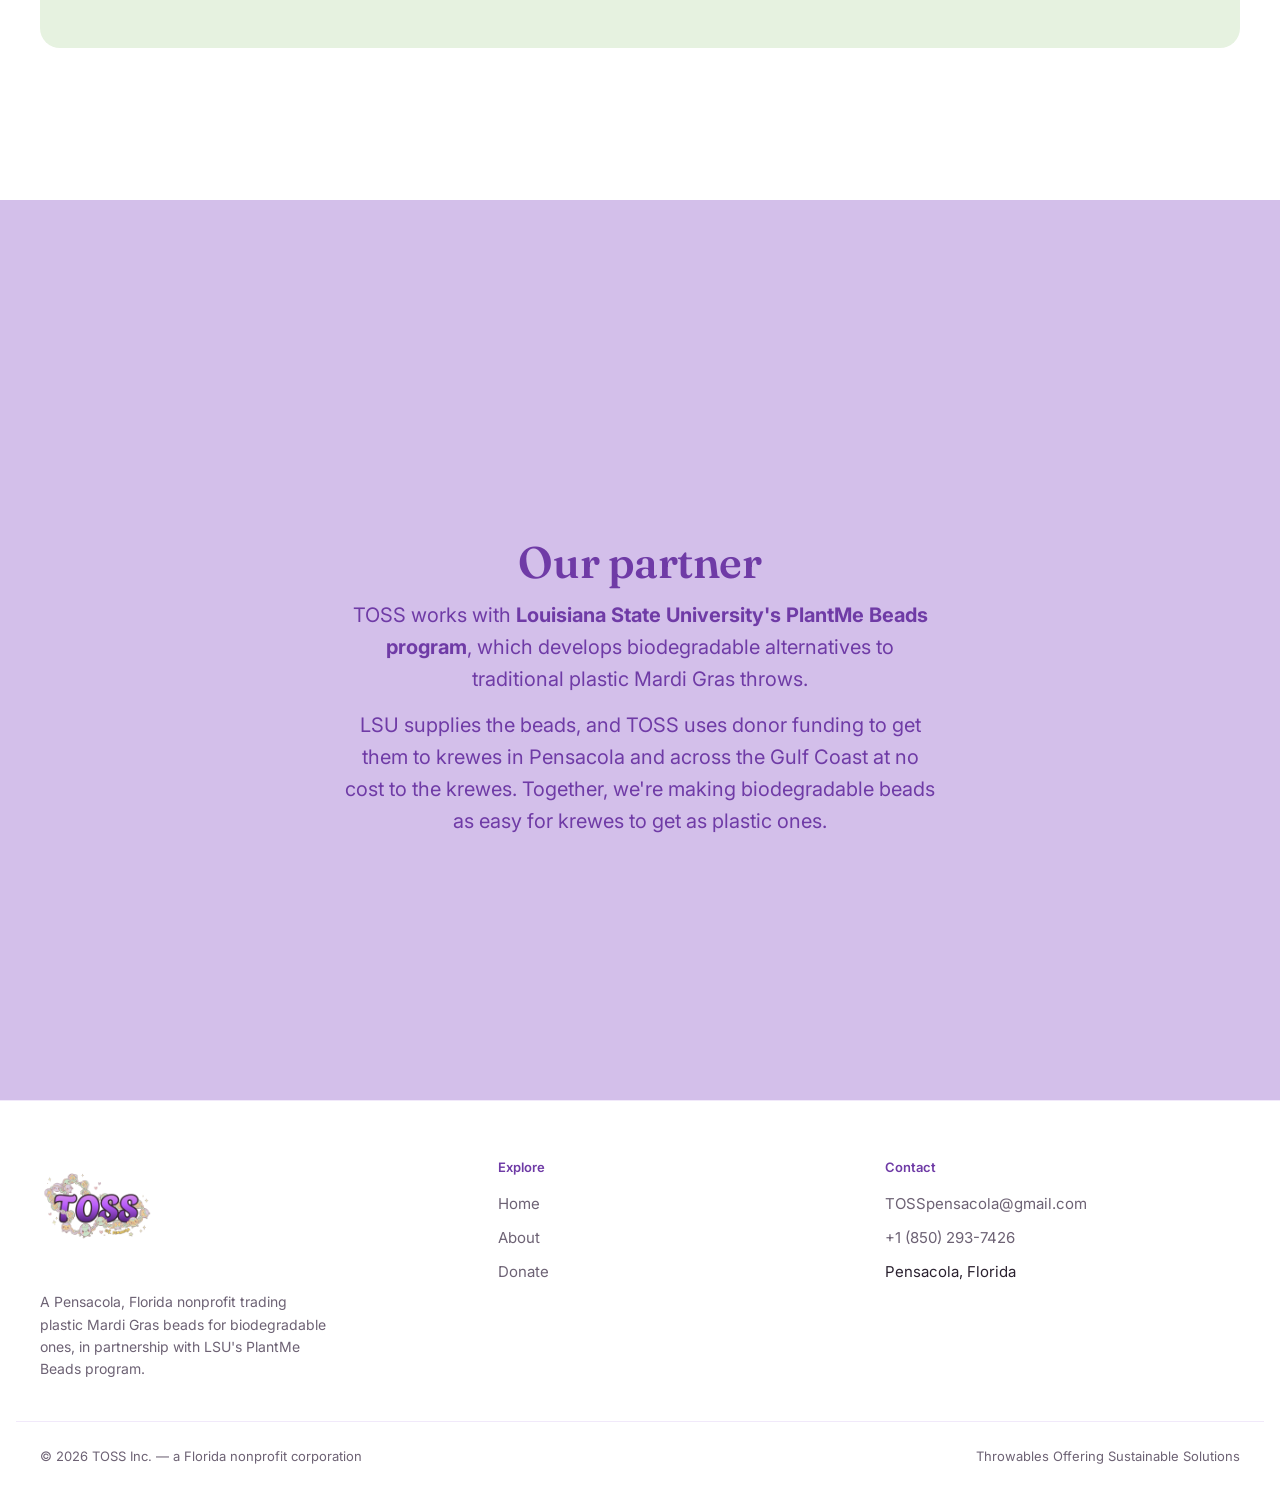
==== commit 6fed9fa1: "Use the TOSS logo image in the navbar and footer; add Jones Moore's photo and LinkedIn Co-Authored-B" ====
--- a/about.html
+++ b/about.html
@@ -18,7 +18,9 @@
   <!-- ===== Navbar ===== -->
   <header class="site-header">
     <nav class="container nav" aria-label="Main">
-      <a class="wordmark nav__brand" href="index.html" aria-label="TOSS Inc. home">TOSS <span>inc.</span></a>
+      <a class="nav__brand" href="index.html" aria-label="TOSS Inc. home">
+        <img class="nav__logo" src="1.png" alt="TOSS Inc. logo">
+      </a>
 
       <ul class="nav__links" id="nav-links">
         <li><a class="link" href="index.html">Home</a></li>
@@ -41,10 +43,10 @@
         <h1 class="about-title">Our <span class="about-title__accent">Story</span></h1>
         <div class="founders">
           <article class="founder">
-            <!-- TODO: swap for <img class="founder__photo" src="images/founders/jones-moore.jpg" alt="Jones Moore"> once a photo is ready -->
-            <div class="founder__photo founder__photo--initials" aria-hidden="true">JM</div>
+            <img class="founder__photo" src="images/founders/jones-moore.jpg" alt="Jones Moore" width="380" height="380">
             <h2 class="founder__name">Jones Moore</h2>
             <p class="founder__role">Co-Founder</p>
+            <a class="founder__link" href="https://www.linkedin.com/in/jones-moore-70492a434/" target="_blank" rel="noopener">LinkedIn</a>
             <!-- TODO: replace with Jones's bio (3–5 sentences) -->
             <p class="founder__bio">Bio coming soon. This space is for a few sentences about Jones: where they're from and what they do. It should also say why Mardi Gras matters to them and what led them to co-found TOSS Inc.</p>
           </article>
@@ -91,7 +93,9 @@
   <footer class="site-footer">
     <div class="container footer__inner">
       <div>
-        <a class="wordmark" href="index.html">TOSS <span>inc.</span></a>
+        <a class="footer__brand" href="index.html" aria-label="TOSS Inc. home">
+          <img class="footer__logo" src="1.png" alt="TOSS Inc. logo">
+        </a>
         <p class="footer__tagline">A Pensacola, Florida nonprofit trading plastic Mardi Gras beads for biodegradable ones, in partnership with LSU's PlantMe Beads program.</p>
       </div>
       <div>
--- a/css/styles.css
+++ b/css/styles.css
@@ -324,26 +324,15 @@
   height: var(--header-height);
 }
 
-.wordmark {
+.nav__brand {
   display: inline-flex;
-  align-items: baseline;
-  gap: 5px;
-  font-family: var(--font-heading);
-  font-size: 22px;
-  font-weight: 650;
-  letter-spacing: -0.01em;
-  color: var(--purple);
-}
-
-.wordmark span {
-  font-family: var(--font-body);
-  font-size: 13px;
-  font-weight: 600;
-  color: var(--green);
-}
-
-.nav__brand {
+  align-items: center;
   justify-self: start;
+}
+
+.nav__logo {
+  height: 48px;
+  width: auto;
 }
 
 /* Sits in the grid's middle column, so it's centered in the navbar
@@ -844,6 +833,16 @@
   color: var(--green);
 }
 
+.founder__link {
+  display: inline-block;
+  margin-top: 6px;
+  font-size: 14px;
+  font-weight: 600;
+  color: var(--purple);
+  text-decoration: underline;
+  text-underline-offset: 3px;
+}
+
 .founder__bio {
   max-width: 48ch;
   margin-top: 18px;
@@ -907,6 +906,15 @@
   gap: 32px;
 }
 
+.footer__brand {
+  display: inline-block;
+}
+
+.footer__logo {
+  height: 112px;
+  width: auto;
+}
+
 .footer__col-title {
   font-size: 13px;
   font-weight: 600;
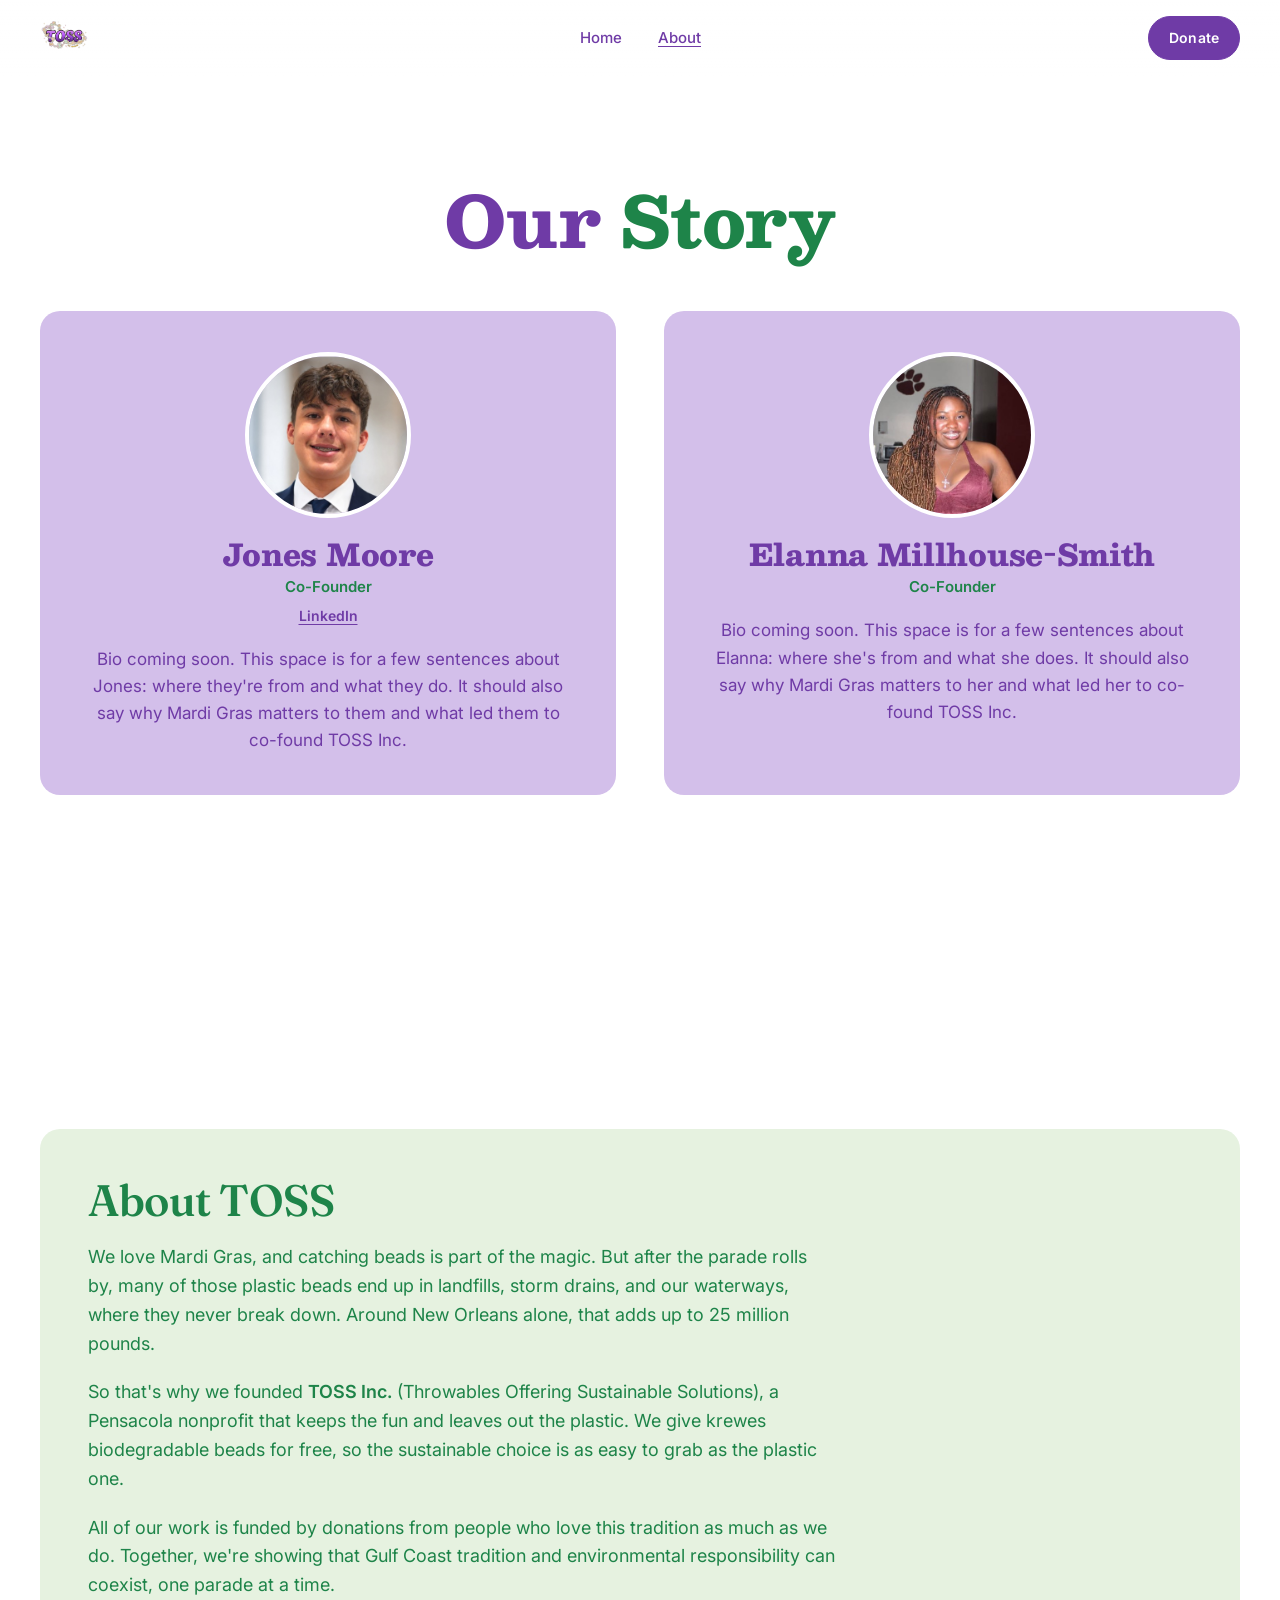
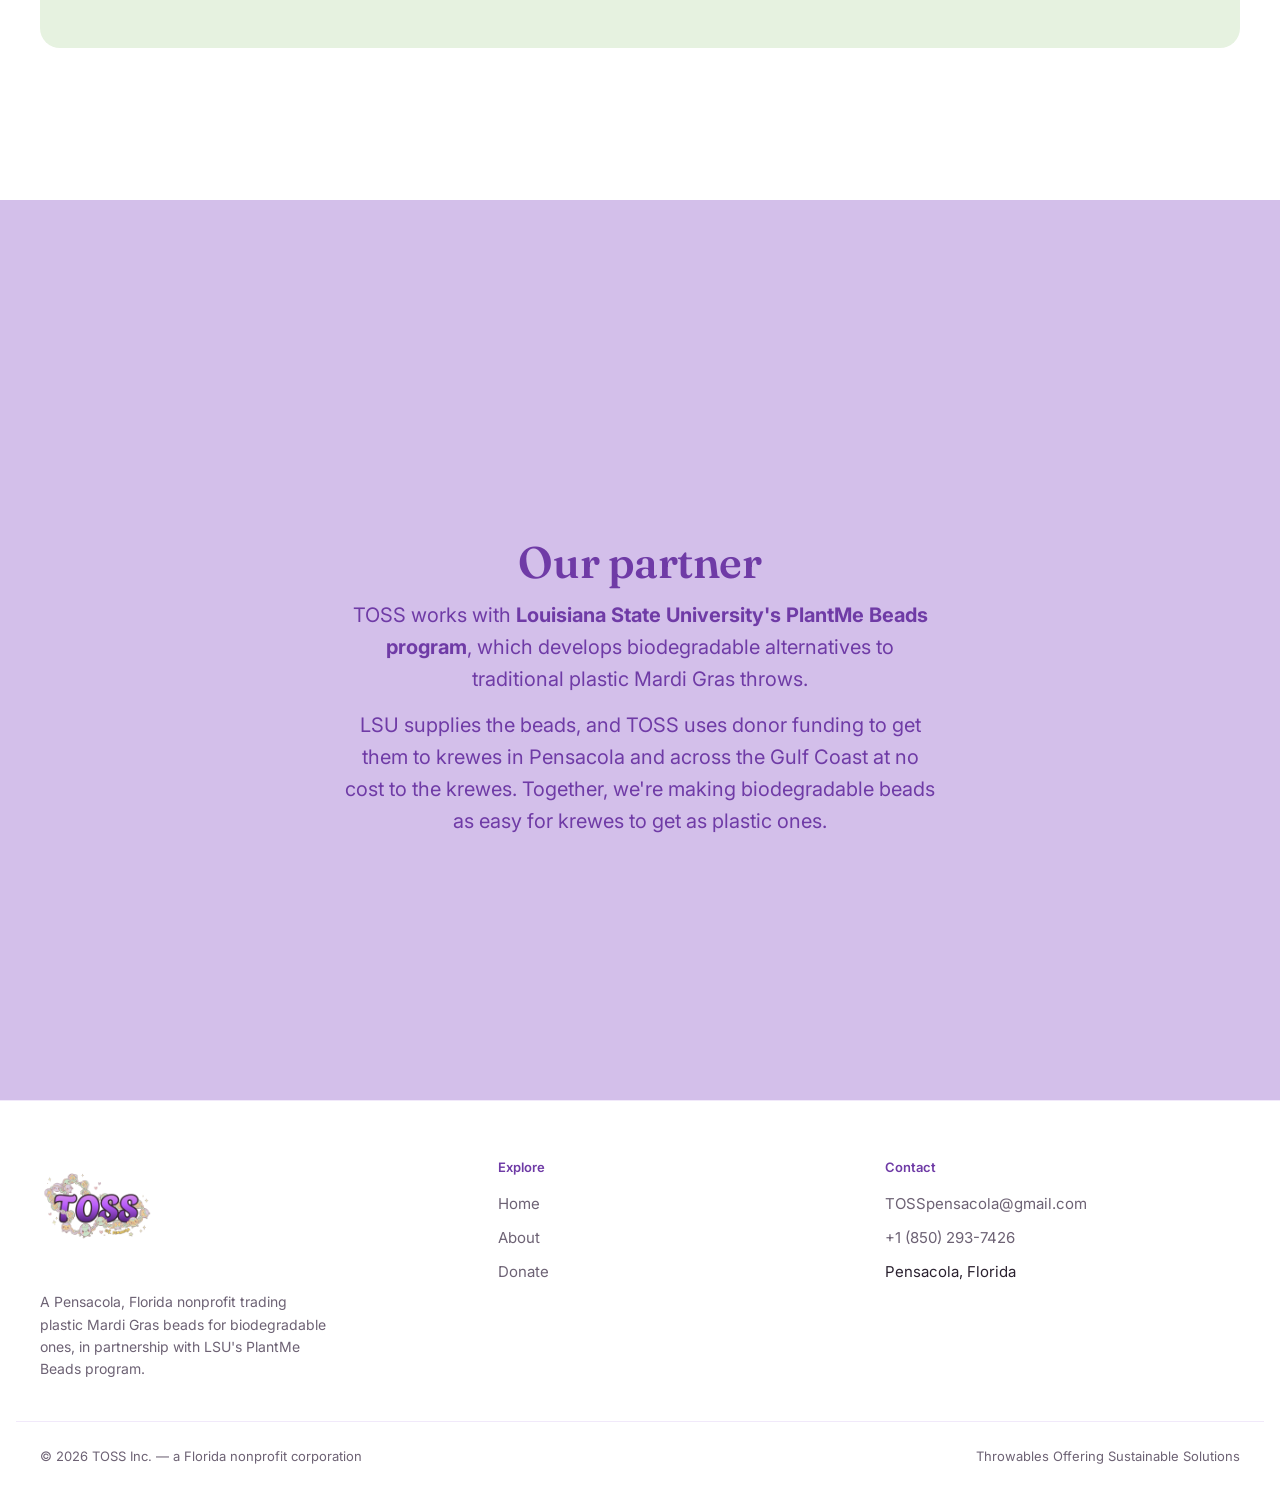
==== commit 5dc0e99a: "Add Jones's photo and LinkedIn, fix Elanna's name, show one-cent donation Co-Authored-By: Claude Son" ====
--- a/about.html
+++ b/about.html
@@ -51,11 +51,11 @@
             <p class="founder__bio">Bio coming soon. This space is for a few sentences about Jones: where they're from and what they do. It should also say why Mardi Gras matters to them and what led them to co-found TOSS Inc.</p>
           </article>
           <article class="founder">
-            <img class="founder__photo" src="images/founders/elana-millhouse-smith.jpg" alt="Elana Millhouse-Smith" width="380" height="380">
-            <h2 class="founder__name">Elana Millhouse-Smith</h2>
+            <img class="founder__photo" src="images/founders/elanna-millhouse-smith.jpg" alt="Elanna Millhouse-Smith" width="380" height="380">
+            <h2 class="founder__name">Elanna Millhouse-Smith</h2>
             <p class="founder__role">Co-Founder</p>
-            <!-- TODO: replace with Elana's bio (3–5 sentences) -->
-            <p class="founder__bio">Bio coming soon. This space is for a few sentences about Elana: where she's from and what she does. It should also say why Mardi Gras matters to her and what led her to co-found TOSS Inc.</p>
+            <!-- TODO: replace with Elanna's bio (3–5 sentences) -->
+            <p class="founder__bio">Bio coming soon. This space is for a few sentences about Elanna: where she's from and what she does. It should also say why Mardi Gras matters to her and what led her to co-found TOSS Inc.</p>
           </article>
         </div>
       </div>
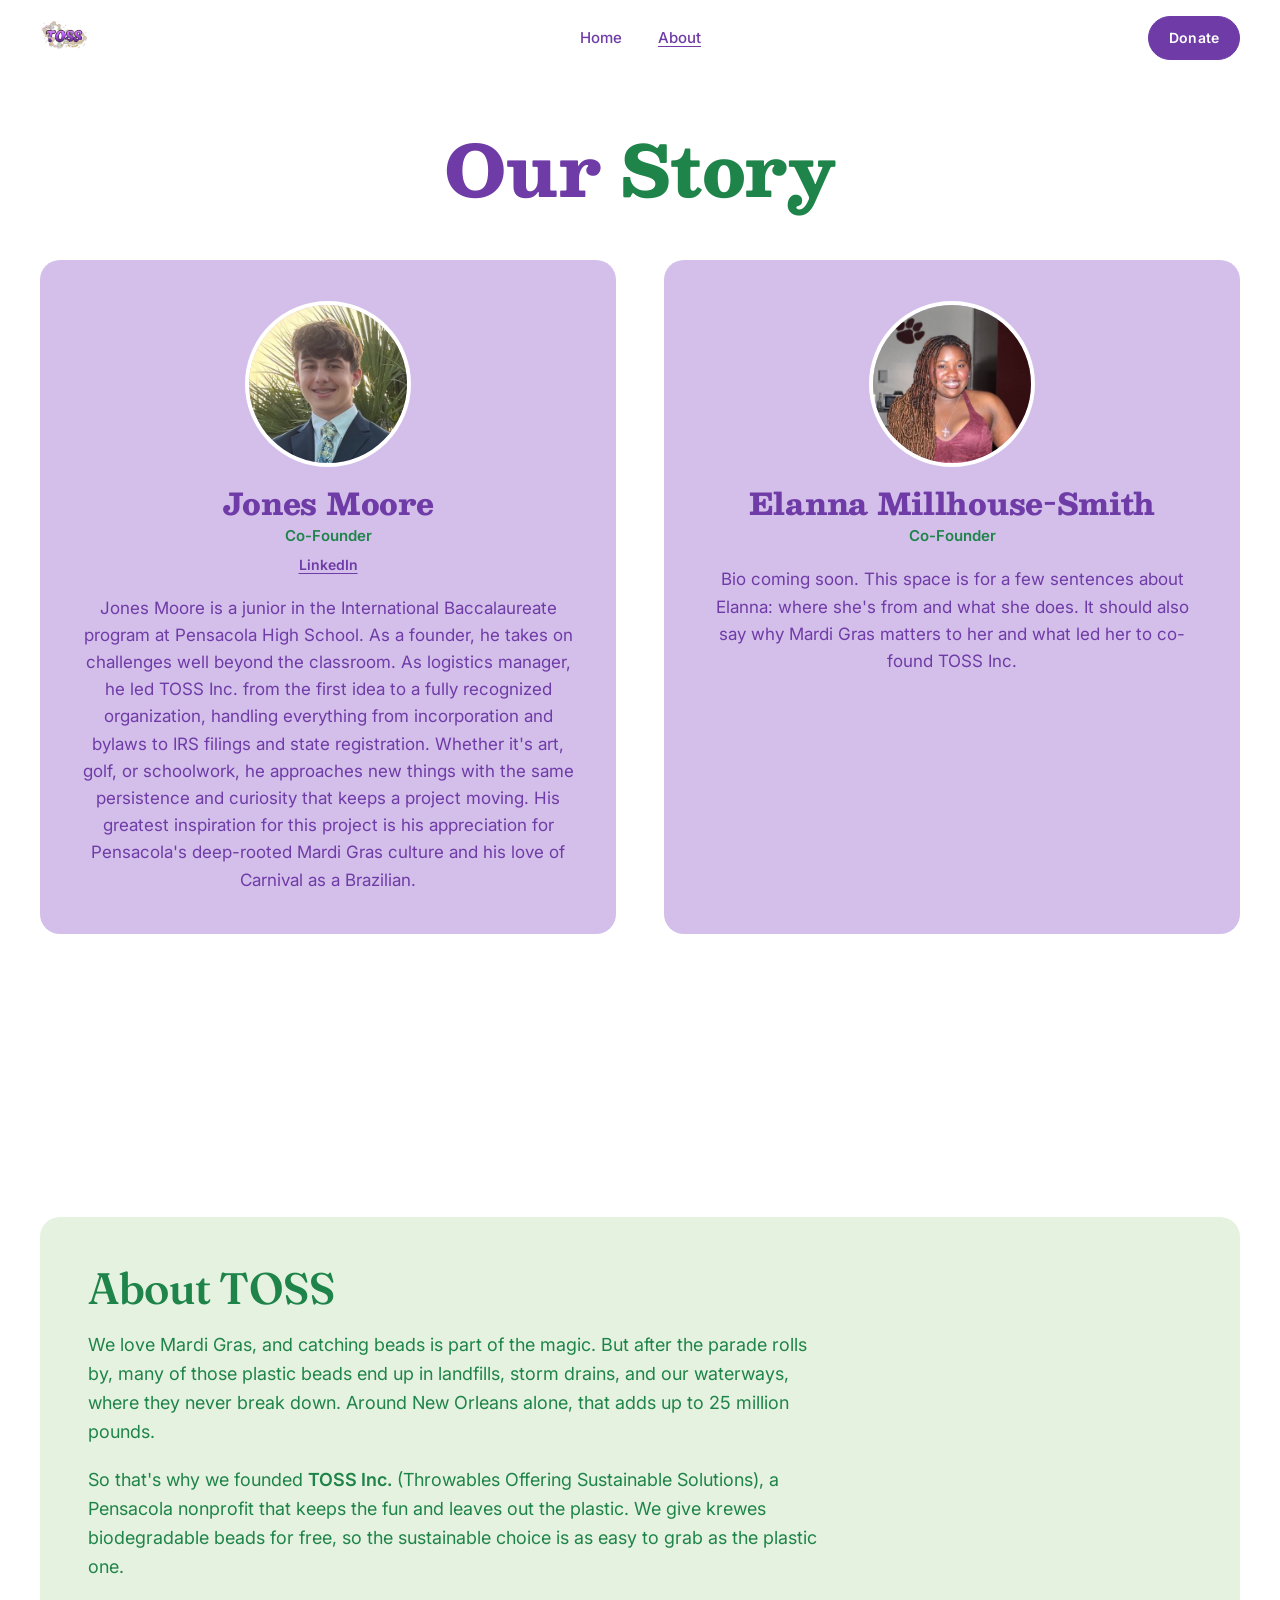
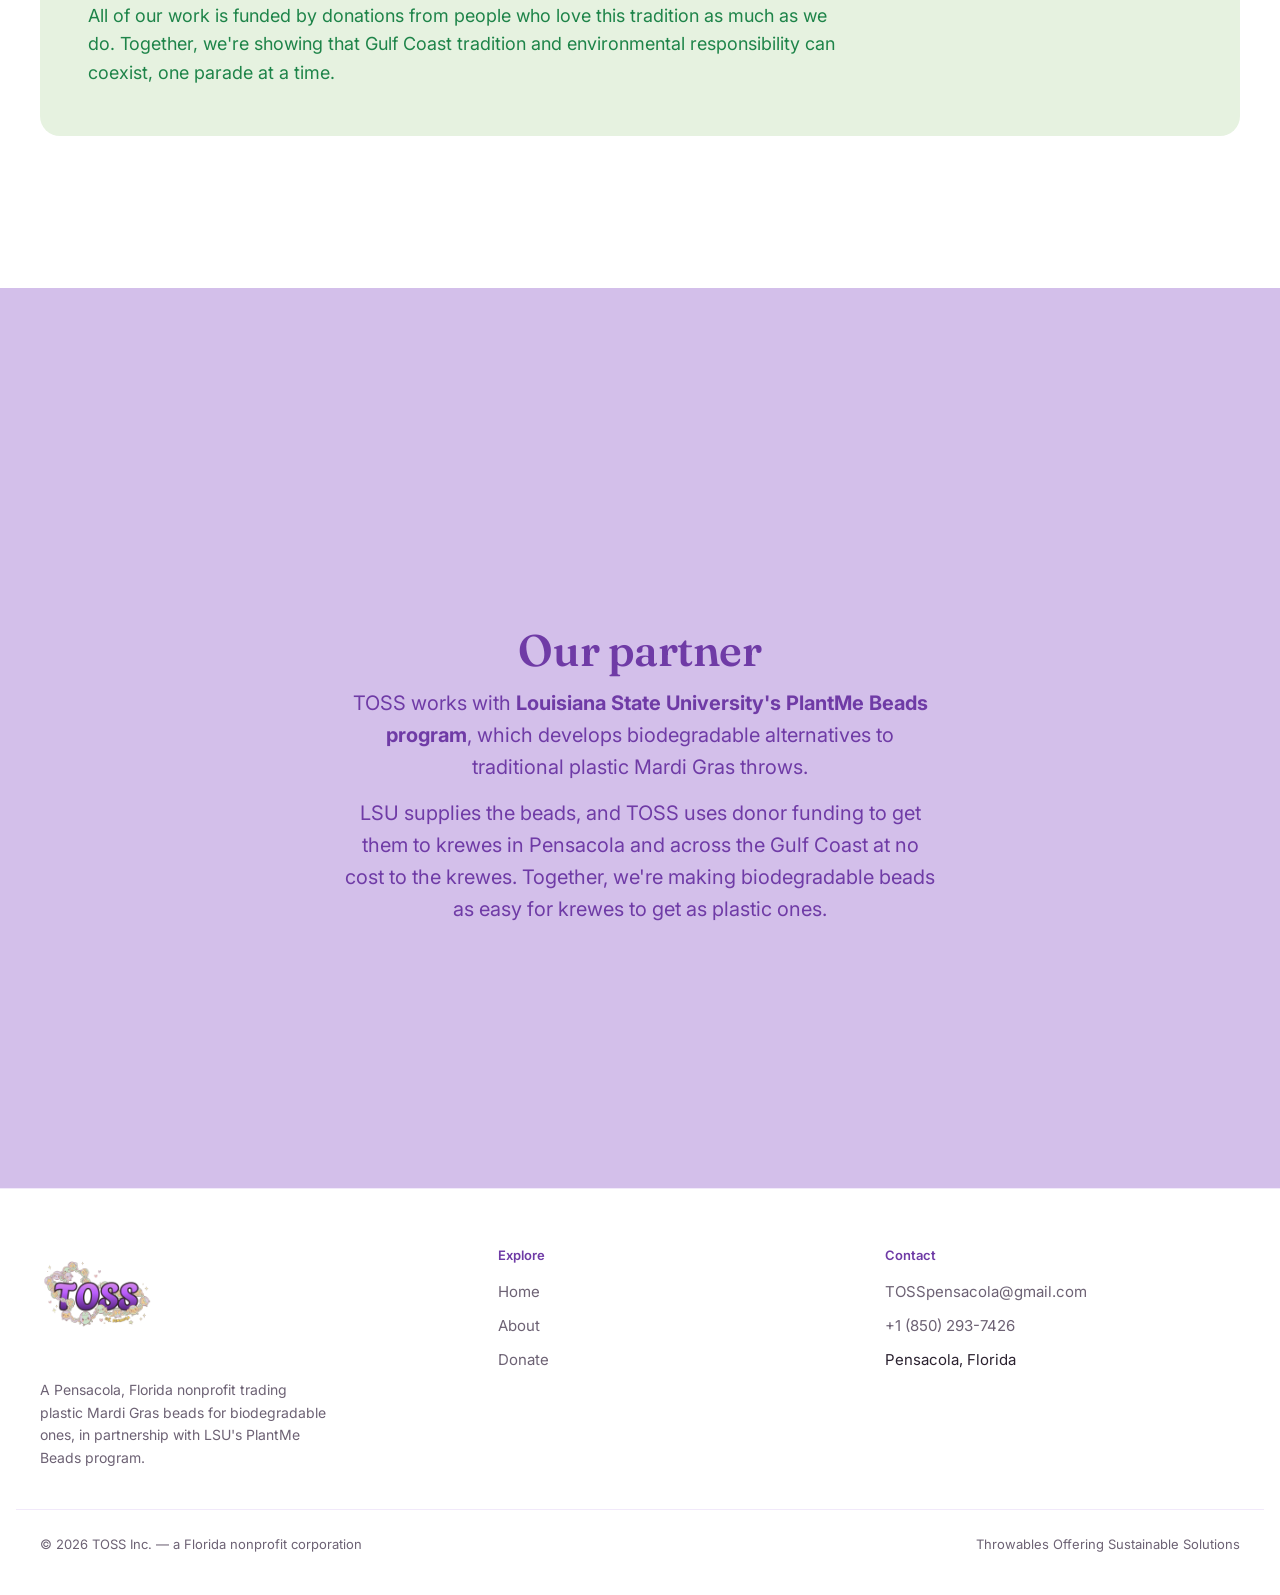
==== commit 404db6f3: "Add Jones Moore's bio to the About page Co-Authored-By: Claude Opus 5.5 <noreply@anthropic.com> Clau" ====
--- a/about.html
+++ b/about.html
@@ -47,8 +47,7 @@
             <h2 class="founder__name">Jones Moore</h2>
             <p class="founder__role">Co-Founder</p>
             <a class="founder__link" href="https://www.linkedin.com/in/jones-moore-70492a434/" target="_blank" rel="noopener">LinkedIn</a>
-            <!-- TODO: replace with Jones's bio (3–5 sentences) -->
-            <p class="founder__bio">Bio coming soon. This space is for a few sentences about Jones: where they're from and what they do. It should also say why Mardi Gras matters to them and what led them to co-found TOSS Inc.</p>
+            <p class="founder__bio">Jones Moore is a junior in the International Baccalaureate program at Pensacola High School. As a founder, he takes on challenges well beyond the classroom. As logistics manager, he led TOSS Inc. from the first idea to a fully recognized organization, handling everything from incorporation and bylaws to IRS filings and state registration. Whether it's art, golf, or schoolwork, he approaches new things with the same persistence and curiosity that keeps a project moving. His greatest inspiration for this project is his appreciation for Pensacola's deep-rooted Mardi Gras culture and his love of Carnival as a Brazilian.</p>
           </article>
           <article class="founder">
             <img class="founder__photo" src="images/founders/elanna-millhouse-smith.jpg" alt="Elanna Millhouse-Smith" width="380" height="380">
--- a/css/styles.css
+++ b/css/styles.css
@@ -201,9 +201,16 @@
   transition: background-size var(--duration) var(--ease);
 }
 
-.link:hover,
 .link[aria-current="page"] {
   background-size: 100% 1px;
+}
+
+/* Hover effects only where there's a real pointer; on touch screens a tap
+   would otherwise leave them stuck on. */
+@media (hover: hover) {
+  .link:hover {
+    background-size: 100% 1px;
+  }
 }
 
 /* ==========================================================================
@@ -229,8 +236,10 @@
     transform var(--duration) var(--ease);
 }
 
-.btn:hover {
-  transform: translateY(-1px);
+@media (hover: hover) {
+  .btn:hover {
+    transform: translateY(-1px);
+  }
 }
 
 .btn--primary {
@@ -246,6 +255,7 @@
 .email-pill {
   display: inline-flex;
   align-items: center;
+  max-width: 100%;
   gap: 6px;
   padding: 6px 8px 6px 26px;
   background: var(--purple);
@@ -316,6 +326,19 @@
   );
 }
 
+/* Everywhere but the desktop snap layout (see "Section-by-section
+   scrolling"), pages scroll freely and text passes right under the see-
+   through header, so it frosts over once the page scrolls (main.js toggles
+   .is-scrolled). */
+@media not all and (min-width: 901px) and (min-height: 500px) and (hover: hover) and (pointer: fine) {
+  .site-header.is-scrolled {
+    background: rgba(255, 255, 255, 0.88);
+    -webkit-backdrop-filter: saturate(180%) blur(12px);
+    backdrop-filter: saturate(180%) blur(12px);
+    box-shadow: 0 1px 0 var(--purple-tint);
+  }
+}
+
 .nav {
   display: grid;
   grid-template-columns: 1fr auto 1fr;
@@ -356,9 +379,9 @@
 .nav__toggle {
   display: none;
   position: relative;
-  width: 40px;
-  height: 40px;
-  margin-right: -8px;
+  width: 44px;
+  height: 44px;
+  margin-right: -10px;
   padding: 0;
   border: 0;
   background: none;
@@ -368,7 +391,7 @@
 
 .nav__toggle span {
   position: absolute;
-  left: 10px;
+  left: 12px;
   width: 20px;
   height: 1.5px;
   background: currentColor;
@@ -376,11 +399,11 @@
 }
 
 .nav__toggle span:first-child {
-  top: 16px;
+  top: 18px;
 }
 
 .nav__toggle span:last-child {
-  top: 23px;
+  top: 25px;
 }
 
 .nav__toggle[aria-expanded="true"] span:first-child {
@@ -432,6 +455,15 @@
     visibility: visible;
   }
 
+  /* Solid behind the open menu, so nothing on the page shows through. The
+     scrolled header's backdrop-filter is dropped too: it would make the
+     fixed menu panel size itself to the header instead of the window. */
+  .menu-open .site-header {
+    background: var(--white);
+    -webkit-backdrop-filter: none;
+    backdrop-filter: none;
+  }
+
   .nav__links .link {
     background-size: 0 0;
   }
@@ -453,9 +485,20 @@
   padding: 0;
 }
 
-/* Desktop only: pull the next section up so its band overlaps the
-   sticky video's bottom edge by a small bit, instead of leaving a gap. */
-@media (min-width: 901px) {
+/* The hero has two layouts. Side by side (statement left, sticky video
+   right) on desktops, iPads and any window that's wide and tall enough or
+   upright; stacked (video, statement, mission box) on phones and short or
+   narrow landscape windows. The two media queries below are exact opposites;
+   keep them, and the copy in main.js, in sync:
+     side by side: (min-width: 901px) and (min-height: 500px),
+                   (min-width: 700px) and (orientation: portrait)
+     stacked:      (max-width: 699px),
+                   (max-width: 900px) and (orientation: landscape),
+                   (max-height: 499px) and (orientation: landscape) */
+
+/* Side by side: pull the next section up so its band overlaps the sticky
+   video's bottom edge by a small bit, instead of leaving a gap. */
+@media (min-width: 901px) and (min-height: 500px), (min-width: 700px) and (orientation: portrait) {
   .hero-scrub + .section {
     position: relative;
     z-index: 1;
@@ -480,13 +523,12 @@
   padding-top: clamp(16px, 3vw, 40px);
 }
 
-/* Desktop only: the statement alone fills the first viewport, so the page
+/* Side by side: the statement alone fills the first viewport, so the page
    reads as a pure hero until the visitor scrolls — the mission heading and
    copy that follow in the flex column are pushed below the fold. The
-   column's own padding-top is zeroed here (it's only needed to space the
-   statement down on mobile, where this rule doesn't apply) so the intro
-   block's centering isn't thrown off by an extra offset on top of it. */
-@media (min-width: 901px) {
+   column's own padding-top is zeroed here so the intro block's centering
+   isn't thrown off by an extra offset on top of it. */
+@media (min-width: 901px) and (min-height: 500px), (min-width: 700px) and (orientation: portrait) {
   .hero-scrub__left {
     padding-top: 0;
     /* The intro fills the space under the header, so the statement is
@@ -503,6 +545,9 @@
     display: flex;
     align-items: center;
     min-height: calc(100vh - var(--header-height));
+    /* The window's height with the browser's toolbars showing (iPad Safari);
+       the same as 100vh on desktops. */
+    min-height: calc(100svh - var(--header-height));
   }
 }
 
@@ -514,9 +559,10 @@
    at each section and the footer. snap-stop means a hard swipe can't skip
    a stop. Each plain section is sized to exactly one window with its
    content centered under the header, so a stop shows one section and
-   nothing of its neighbors.
-   ========================================================================== */
-@media (min-width: 901px) and (hover: hover) and (pointer: fine) {
+   nothing of its neighbors. Windows under 500px tall (where the hero is
+   stacked) scroll freely too.
+   ========================================================================== */
+@media (min-width: 901px) and (min-height: 500px) and (hover: hover) and (pointer: fine) {
   html.snap-sections {
     scroll-snap-type: y mandatory;
     /* Space kept between a section's content and the header / window edge. */
@@ -599,26 +645,135 @@
   aspect-ratio: 480 / 854;
 }
 
-@media (max-width: 900px) {
+/* Upright tablets: narrower columns, so a smaller statement, centered
+   beside the video (the intro is as tall as the video, which is ~43vw wide
+   at these sizes) rather than in a whole window's height. The window is
+   tall enough to show all of the video, so it sticks below the header
+   instead of running up behind it. */
+@media (min-width: 700px) and (orientation: portrait) {
+  .hero-scrub__statement {
+    font-size: clamp(2rem, 4.5vw, 4.5rem);
+    text-wrap: balance;
+  }
+
+  .hero-scrub__intro {
+    min-height: calc(43vw * 854 / 480);
+  }
+
+  .hero-scrub__right {
+    top: var(--header-height);
+    margin-top: 0;
+  }
+}
+
+/* Stacked: video, statement, mission box in one column. The left column's
+   wrapper steps out of the layout (display: contents) so the video can come
+   before its two children. The video's cell is a runway one screen taller
+   than the video: the canvas pins below the header while the runway scrolls
+   past, and main.js plays the frames across exactly that stretch. The grid
+   starts the canvas right at its pin line, so the frames play from the
+   first bit of scrolling. The canvas's height is set (not its width) so it
+   always fits the screen. */
+@media (max-width: 699px), (max-width: 900px) and (orientation: landscape), (max-height: 499px) and (orientation: landscape) {
   .hero-scrub {
     padding-bottom: clamp(64px, 10vw, 120px);
   }
 
   .hero-scrub__grid {
-    grid-template-columns: 1fr;
+    --screen-h: 100vh;
+    --canvas-h: min(
+      calc(var(--screen-h) - var(--header-height) - 32px),
+      calc((100vw - var(--gutter)) * 854 / 480)
+    );
+    grid-template-columns: minmax(0, 1fr);
+    gap: clamp(32px, 6vw, 48px);
+    padding-top: 16px;
     text-align: center;
+  }
+
+  /* The window's height with the browser's toolbars showing. */
+  @supports (height: 100svh) {
+    .hero-scrub__grid {
+      --screen-h: 100svh;
+    }
+  }
+
+  .hero-scrub__left {
+    display: contents;
+  }
+
+  .hero-scrub__intro {
+    order: 1;
+    padding-top: clamp(16px, 3vw, 40px);
+  }
+
+  .hero-scrub__statement {
+    margin-inline: auto;
+    text-wrap: balance;
   }
 
   .hero-scrub__right {
     position: static;
-    order: -1;
-    margin-bottom: 8px;
-    margin-right: 0;
-    justify-content: center;
+    align-items: flex-start;
+    height: calc(var(--canvas-h) + var(--screen-h));
+    margin-top: 0;
+    /* The arm enters from the screen's right edge, as on desktop. */
+    margin-right: calc(-1 * var(--gutter));
   }
 
   .hero__canvas {
-    max-width: 260px;
+    position: sticky;
+    top: calc(var(--header-height) + 16px);
+    width: auto;
+    max-width: none;
+    height: var(--canvas-h);
+  }
+
+  .hero-scrub .mission-box {
+    order: 2;
+    width: 100%;
+    max-width: 680px;
+    margin-inline: auto;
+    text-align: left;
+  }
+}
+
+/* Stacked in landscape (phones turned sideways): a screen-height video is
+   narrow, so it goes back beside the left column (statement, then mission
+   box), like a small desktop. Its runway is that column's height, so the
+   video stays pinned while the column scrolls past, and the statement is
+   centered against it to start. */
+@media (max-width: 900px) and (orientation: landscape), (max-height: 499px) and (orientation: landscape) {
+  .hero-scrub__grid {
+    grid-template-columns: minmax(0, 1fr) auto;
+    text-align: left;
+  }
+
+  .hero-scrub__left {
+    display: flex;
+    padding-top: 0;
+  }
+
+  .hero-scrub__intro {
+    display: flex;
+    align-items: center;
+    min-height: var(--canvas-h);
+    padding-top: 0;
+  }
+
+  .hero-scrub__statement {
+    margin-inline: 0;
+    font-size: clamp(1.75rem, 4.5vw, 2.75rem);
+  }
+
+  .hero-scrub__right {
+    align-self: stretch;
+    height: auto;
+  }
+
+  .hero-scrub .mission-box {
+    max-width: none;
+    margin-inline: 0;
   }
 }
 
@@ -649,13 +804,14 @@
 }
 
 /* Keep the stat on one line: size it from the box's own width (cqi) so it
-   shrinks with the column instead of wrapping. */
+   shrinks with the column instead of wrapping. The cap (about its desktop
+   size) keeps it from towering over the statement in wider stacked boxes. */
 .mission-box {
   container-type: inline-size;
 }
 
 .mission-box .mission__stat {
-  font-size: 12.4cqi; /* "25 Million Pounds" spans the full width of the text lines */
+  font-size: min(12.4cqi, 4.25rem); /* "25 Million Pounds" spans the full width of the text lines */
   white-space: nowrap;
 }
 
@@ -824,6 +980,7 @@
   font-weight: 800;
   font-size: clamp(1.5rem, 2.4vw, 1.875rem);
   color: var(--purple);
+  text-wrap: balance;
 }
 
 .founder__role {
@@ -854,7 +1011,7 @@
 /* With section snapping on, the founders section has to fit one window, so
    its sizes also scale with the window's height and give way on short
    screens (they're unchanged from about 1080px tall up). */
-@media (min-width: 901px) and (hover: hover) and (pointer: fine) {
+@media (min-width: 901px) and (min-height: 500px) and (hover: hover) and (pointer: fine) {
   .snap-sections .about-title { font-size: clamp(2.25rem, min(5.5vw, 9vh), 4.5rem); }
   .snap-sections .founders { margin-top: clamp(24px, 6vh, 64px); }
   .snap-sections .founder { padding: clamp(20px, min(4vw, 4.5vh), 48px); }
@@ -887,6 +1044,8 @@
 @media (max-width: 767px) {
   .founders {
     grid-template-columns: 1fr;
+    max-width: 520px;
+    margin-inline: auto;
   }
 }
 
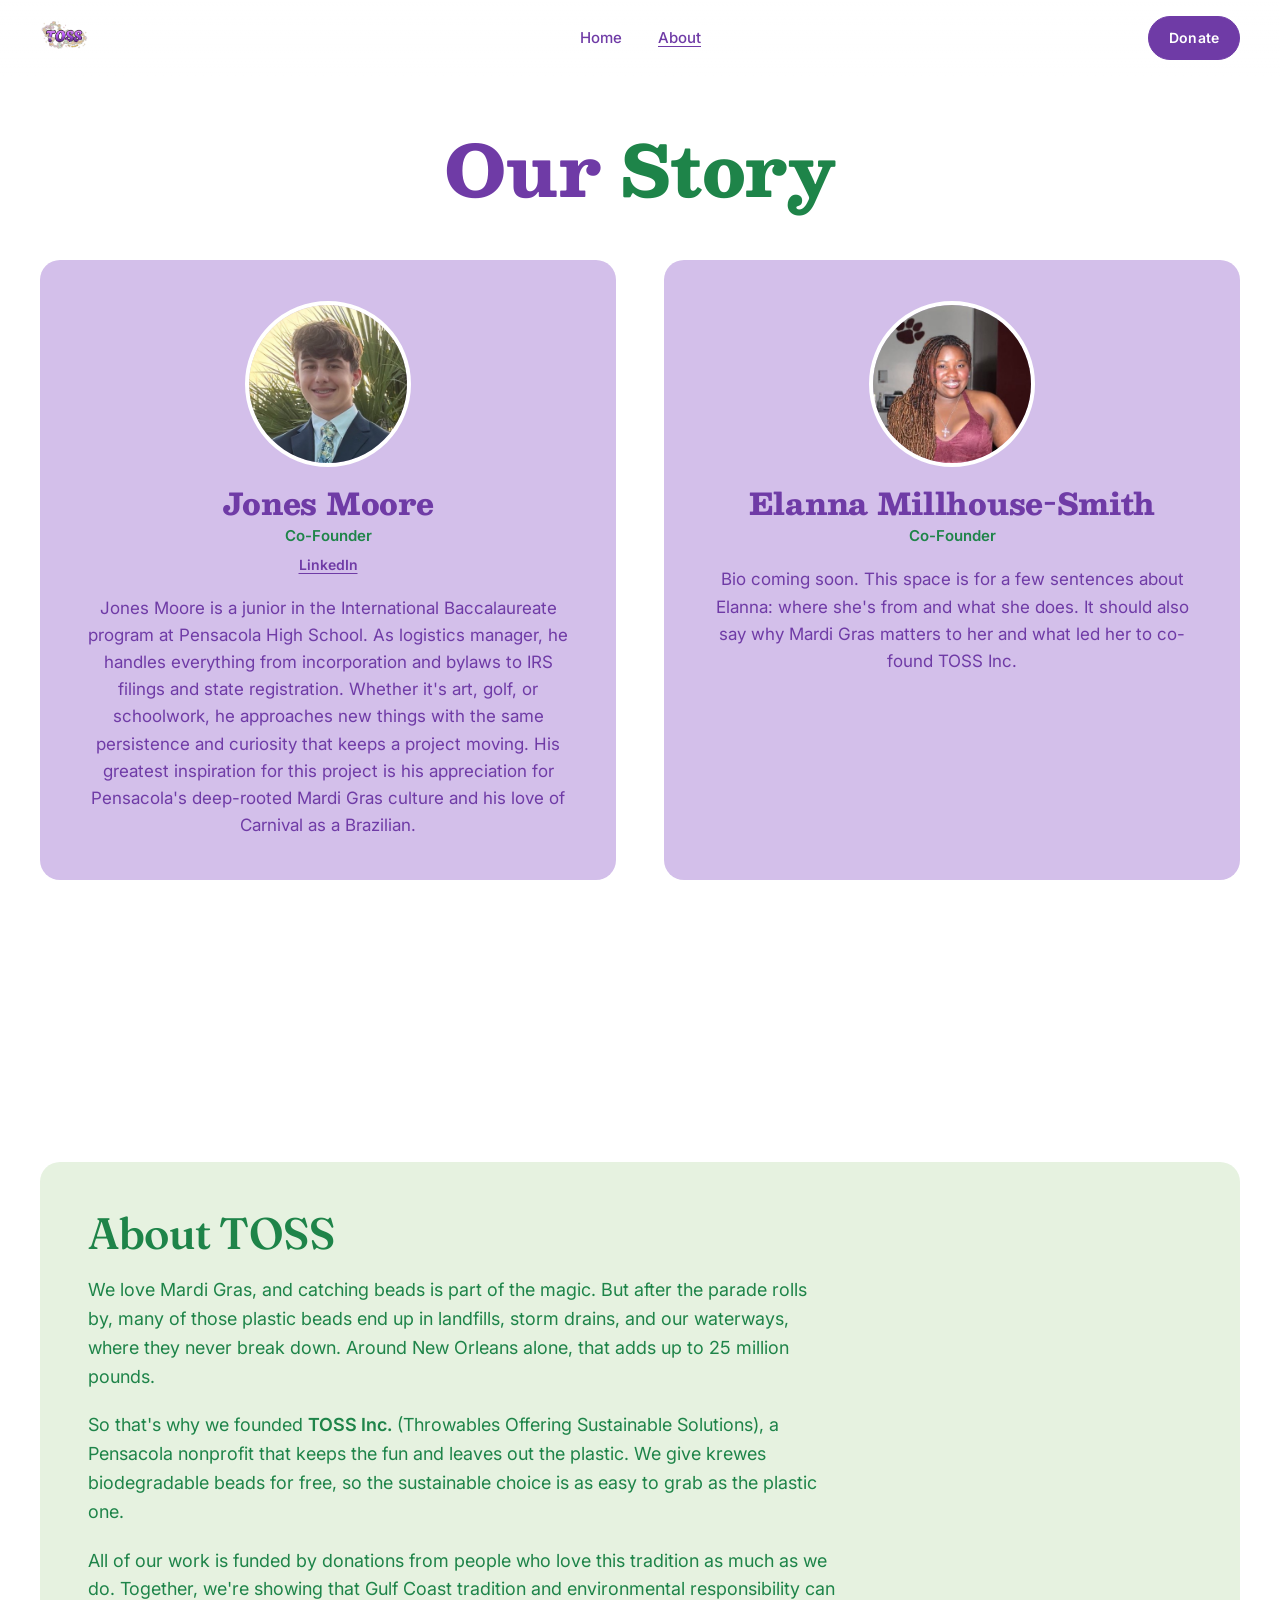
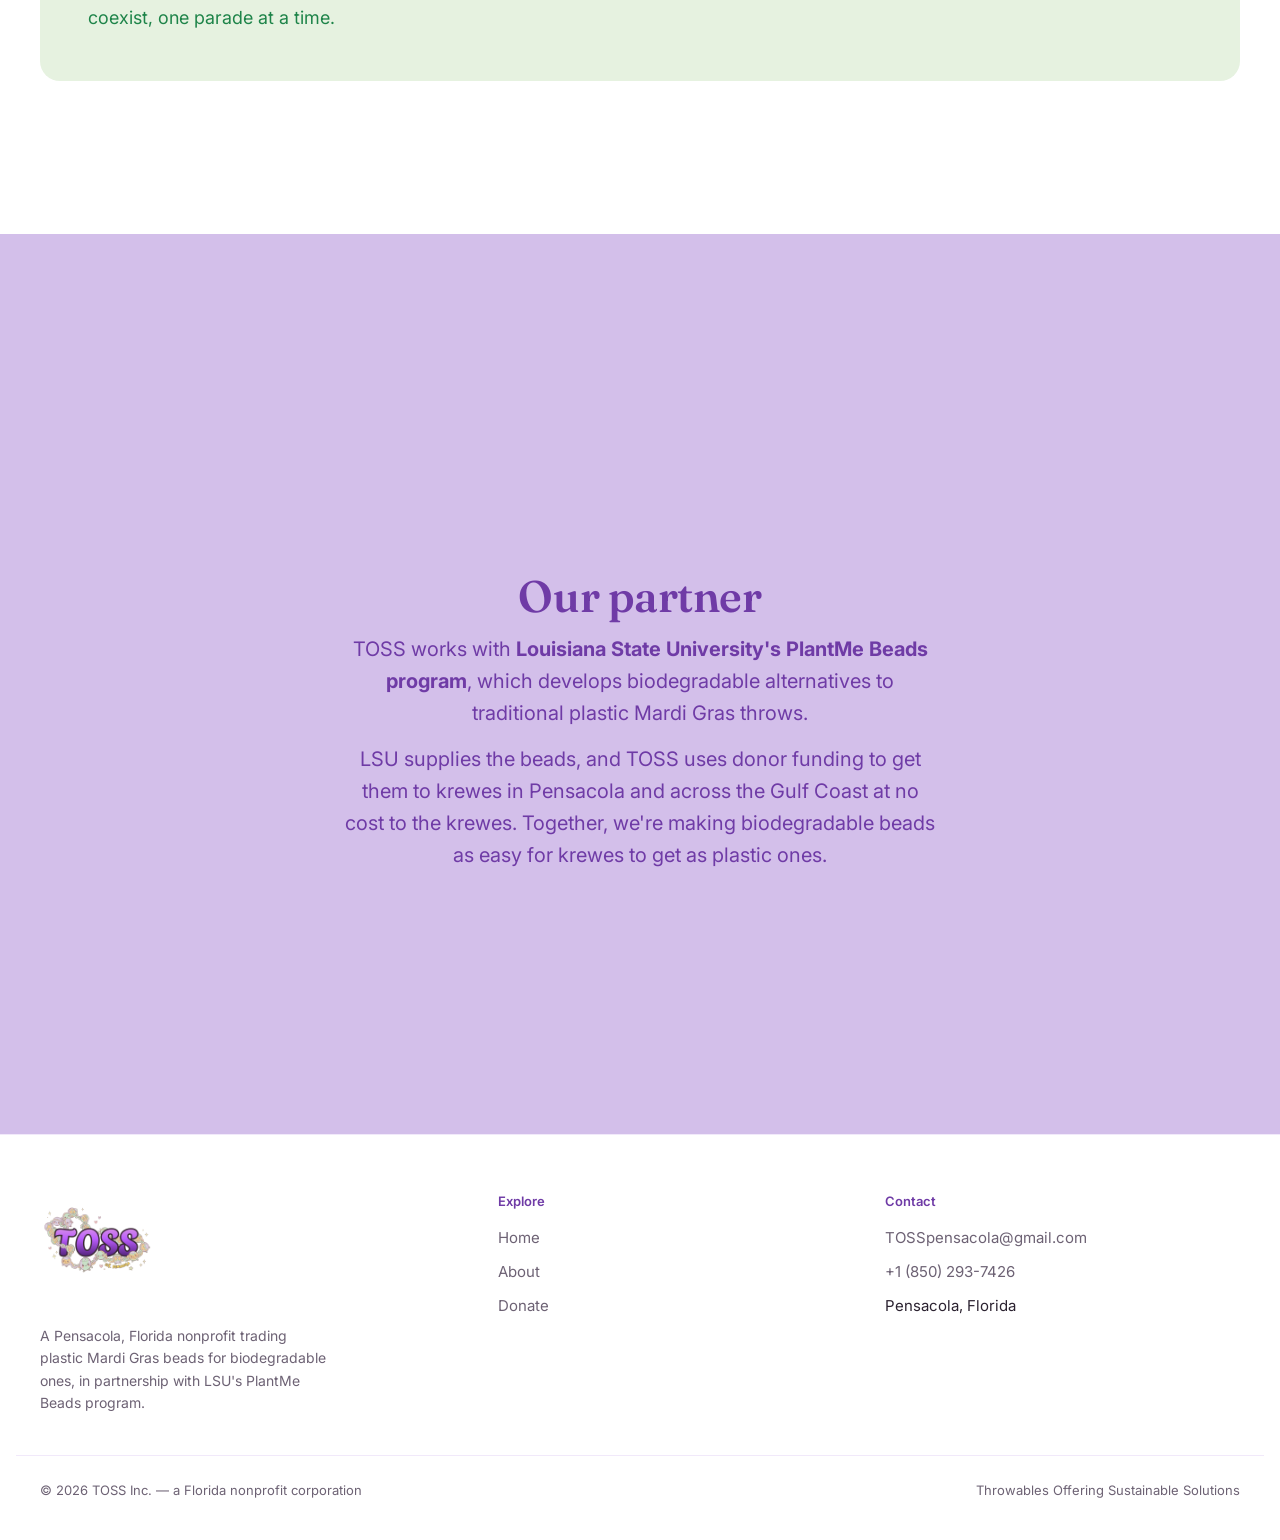
==== commit 4f39480b: "About page edit" ====
--- a/about.html
+++ b/about.html
@@ -47,7 +47,7 @@
             <h2 class="founder__name">Jones Moore</h2>
             <p class="founder__role">Co-Founder</p>
             <a class="founder__link" href="https://www.linkedin.com/in/jones-moore-70492a434/" target="_blank" rel="noopener">LinkedIn</a>
-            <p class="founder__bio">Jones Moore is a junior in the International Baccalaureate program at Pensacola High School. As a founder, he takes on challenges well beyond the classroom. As logistics manager, he led TOSS Inc. from the first idea to a fully recognized organization, handling everything from incorporation and bylaws to IRS filings and state registration. Whether it's art, golf, or schoolwork, he approaches new things with the same persistence and curiosity that keeps a project moving. His greatest inspiration for this project is his appreciation for Pensacola's deep-rooted Mardi Gras culture and his love of Carnival as a Brazilian.</p>
+            <p class="founder__bio">Jones Moore is a junior in the International Baccalaureate program at Pensacola High School. As logistics manager, he handles everything from incorporation and bylaws to IRS filings and state registration. Whether it's art, golf, or schoolwork, he approaches new things with the same persistence and curiosity that keeps a project moving. His greatest inspiration for this project is his appreciation for Pensacola's deep-rooted Mardi Gras culture and his love of Carnival as a Brazilian.</p>
           </article>
           <article class="founder">
             <img class="founder__photo" src="images/founders/elanna-millhouse-smith.jpg" alt="Elanna Millhouse-Smith" width="380" height="380">
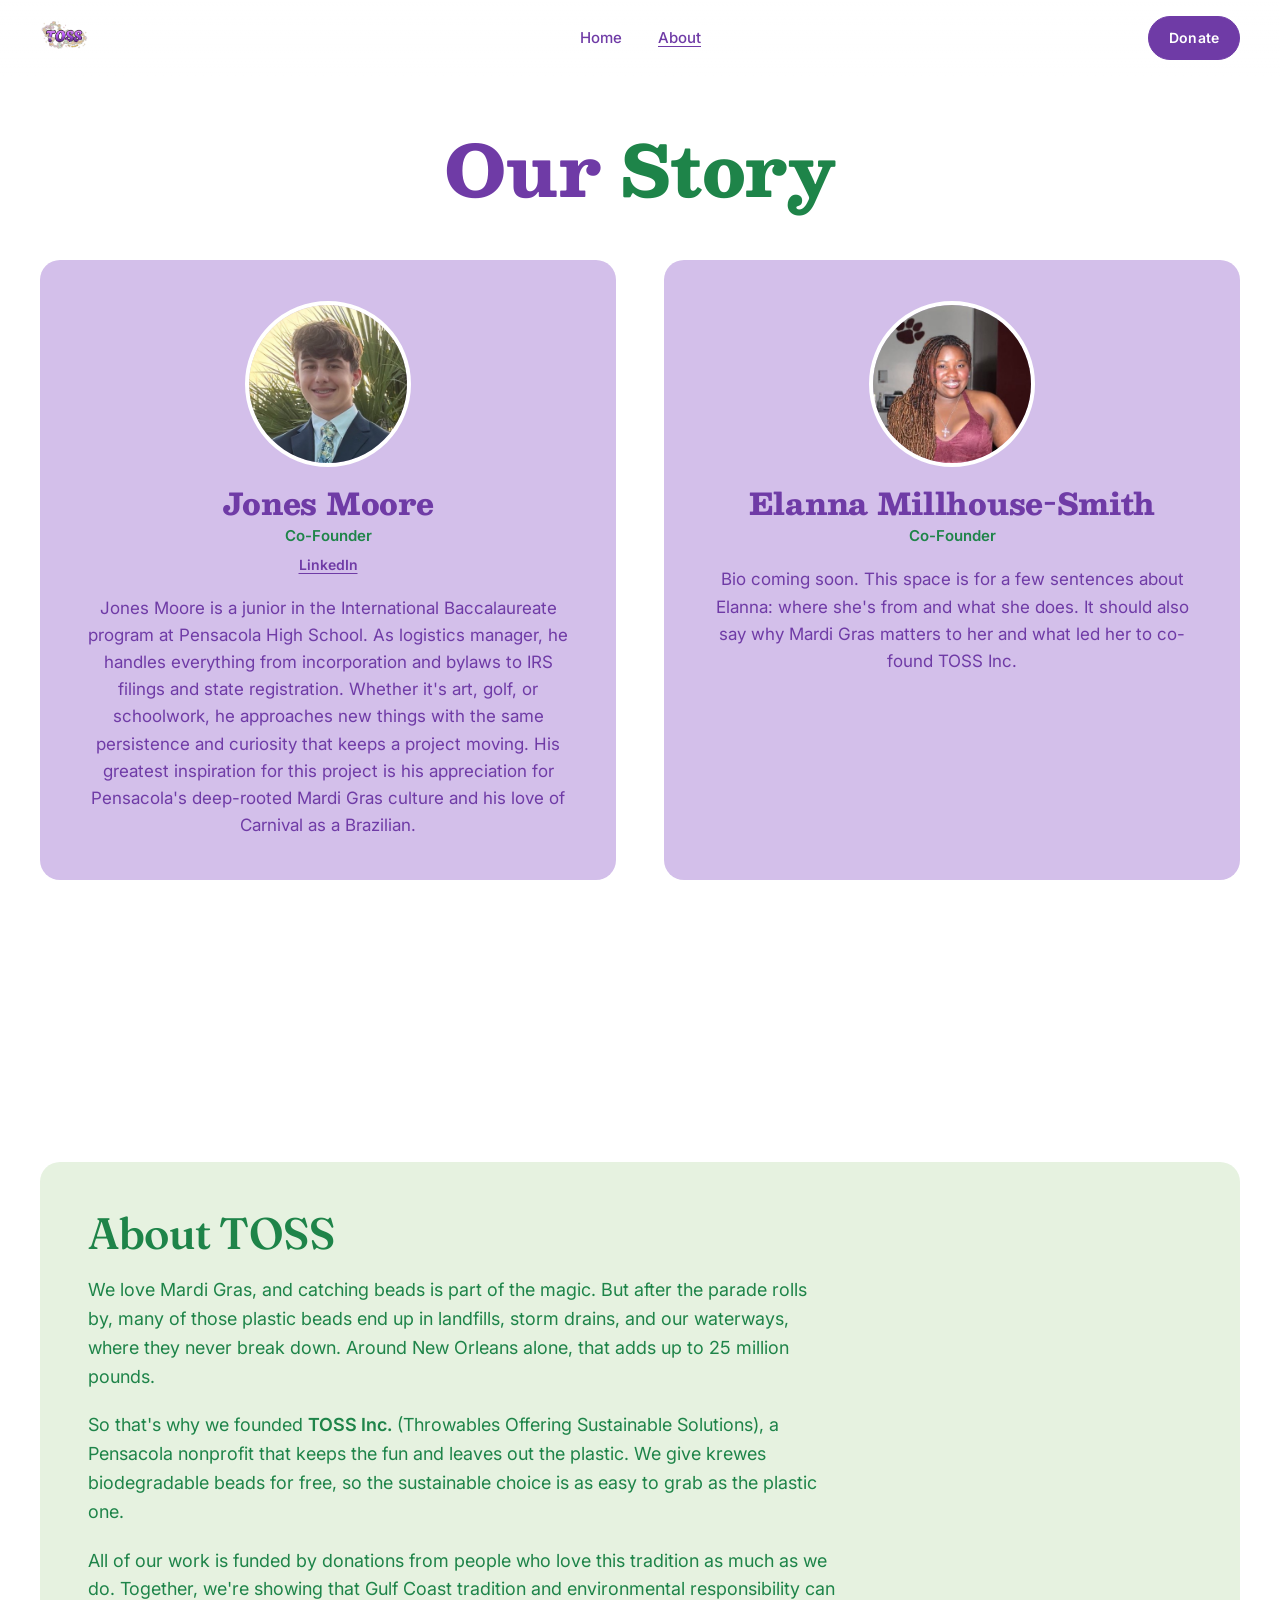
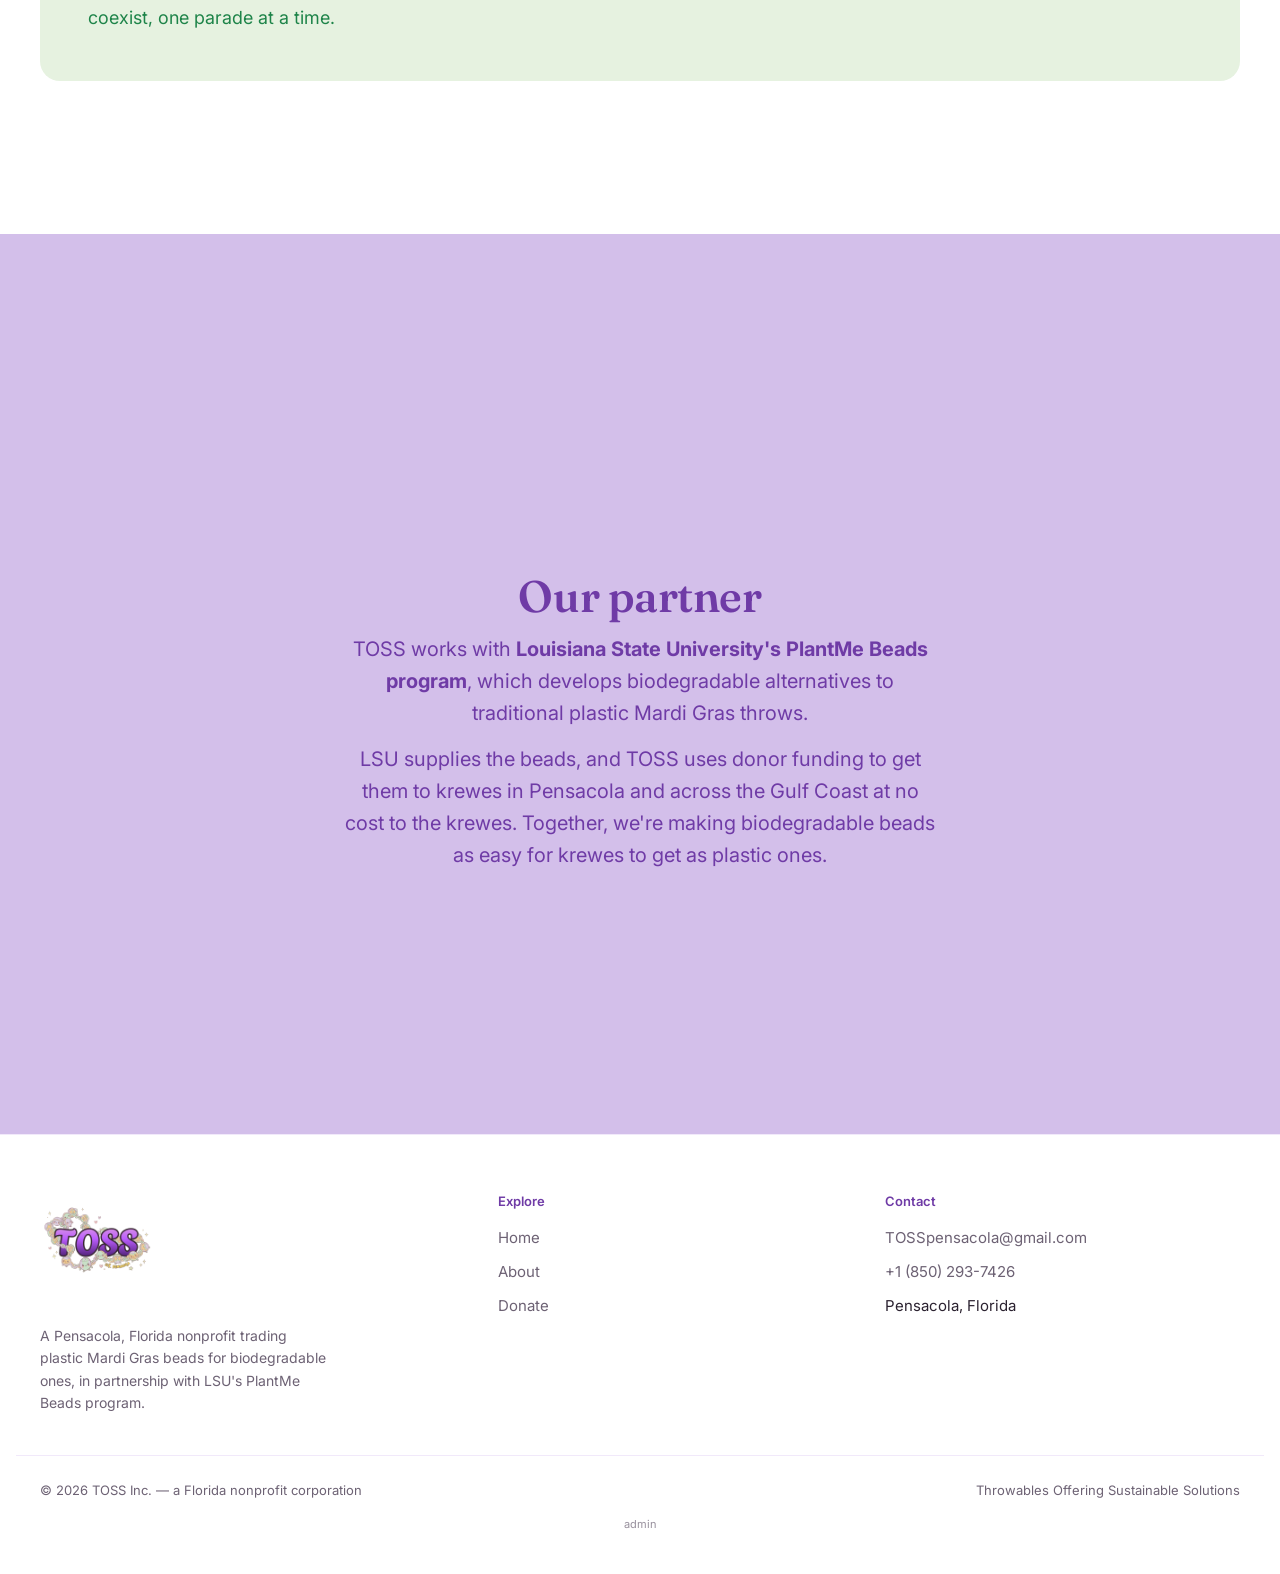
==== commit 1a8f6c51: "Add password-protected admin page for donation progress An "admin" link at the bottom of every page " ====
--- a/about.html
+++ b/about.html
@@ -118,6 +118,7 @@
       <p>© <span data-year>2026</span> TOSS Inc. — a Florida nonprofit corporation</p>
       <p>Throwables Offering Sustainable Solutions</p>
     </div>
+    <p class="container footer__admin"><a href="admin/">admin</a></p>
   </footer>
 
   <script src="js/main.js"></script>
--- a/css/styles.css
+++ b/css/styles.css
@@ -1114,6 +1114,22 @@
   color: var(--ink-soft);
 }
 
+.footer__admin {
+  margin-top: 16px;
+  text-align: center;
+  font-size: 11px;
+}
+
+.footer__admin a {
+  color: var(--ink-soft);
+  opacity: 0.7;
+}
+
+.footer__admin a:hover {
+  opacity: 1;
+  text-decoration: underline;
+}
+
 @media (max-width: 767px) {
   .footer__inner {
     grid-template-columns: 1fr;
@@ -1122,6 +1138,123 @@
 }
 
 /* ==========================================================================
+   Admin page (admin/index.html)
+   ========================================================================== */
+.admin {
+  background: var(--green-pastel);
+}
+
+.admin__main {
+  display: grid;
+  place-items: center;
+  padding: 48px var(--gutter);
+}
+
+.admin-card {
+  width: 100%;
+  max-width: 520px;
+  padding: 36px;
+  background: var(--white);
+  border-radius: var(--radius);
+  box-shadow: 0 10px 30px rgba(43, 34, 48, 0.08);
+}
+
+.admin-card__brand {
+  display: inline-block;
+  margin-bottom: 20px;
+}
+
+.admin-card__status {
+  color: var(--ink-soft);
+}
+
+.admin-form {
+  display: grid;
+  gap: 20px;
+}
+
+.admin-form[hidden] {
+  display: none;
+}
+
+.admin-form .h3 {
+  color: var(--purple);
+}
+
+.admin-fields {
+  display: grid;
+  grid-template-columns: 1fr 1fr;
+  gap: 16px;
+}
+
+.admin-field {
+  display: grid;
+  gap: 6px;
+  font-size: 14px;
+  font-weight: 600;
+}
+
+.admin-field input {
+  width: 100%;
+  padding: 12px 14px;
+  border: 1.5px solid var(--line);
+  border-radius: var(--radius-sm);
+  background: var(--white);
+  color: var(--ink);
+  font: 400 16px var(--font-body);
+}
+
+.admin-field input:focus {
+  border-color: var(--purple);
+  outline: none;
+}
+
+.admin-preview {
+  padding: 20px 24px;
+  border-radius: var(--radius-sm);
+  background: var(--green-pastel);
+}
+
+.admin-preview .progress-track {
+  margin: 16px 16px 12px 0;
+}
+
+.admin-msg {
+  min-height: 1.4em;
+  font-size: 14px;
+  color: var(--ink-soft);
+}
+
+.admin-msg:empty {
+  min-height: 0;
+}
+
+.admin-actions {
+  display: flex;
+  flex-wrap: wrap;
+  gap: 12px;
+}
+
+.admin-actions .btn--ghost:not(:hover) {
+  background: transparent;
+}
+
+.btn:disabled {
+  opacity: 0.6;
+  cursor: progress;
+}
+
+@media (max-width: 480px) {
+  .admin-card {
+    padding: 24px 20px;
+  }
+
+  .admin-fields {
+    grid-template-columns: 1fr;
+  }
+}
+
+/* ==========================================================================
    Motion preferences
    ========================================================================== */
 @media (prefers-reduced-motion: reduce) {
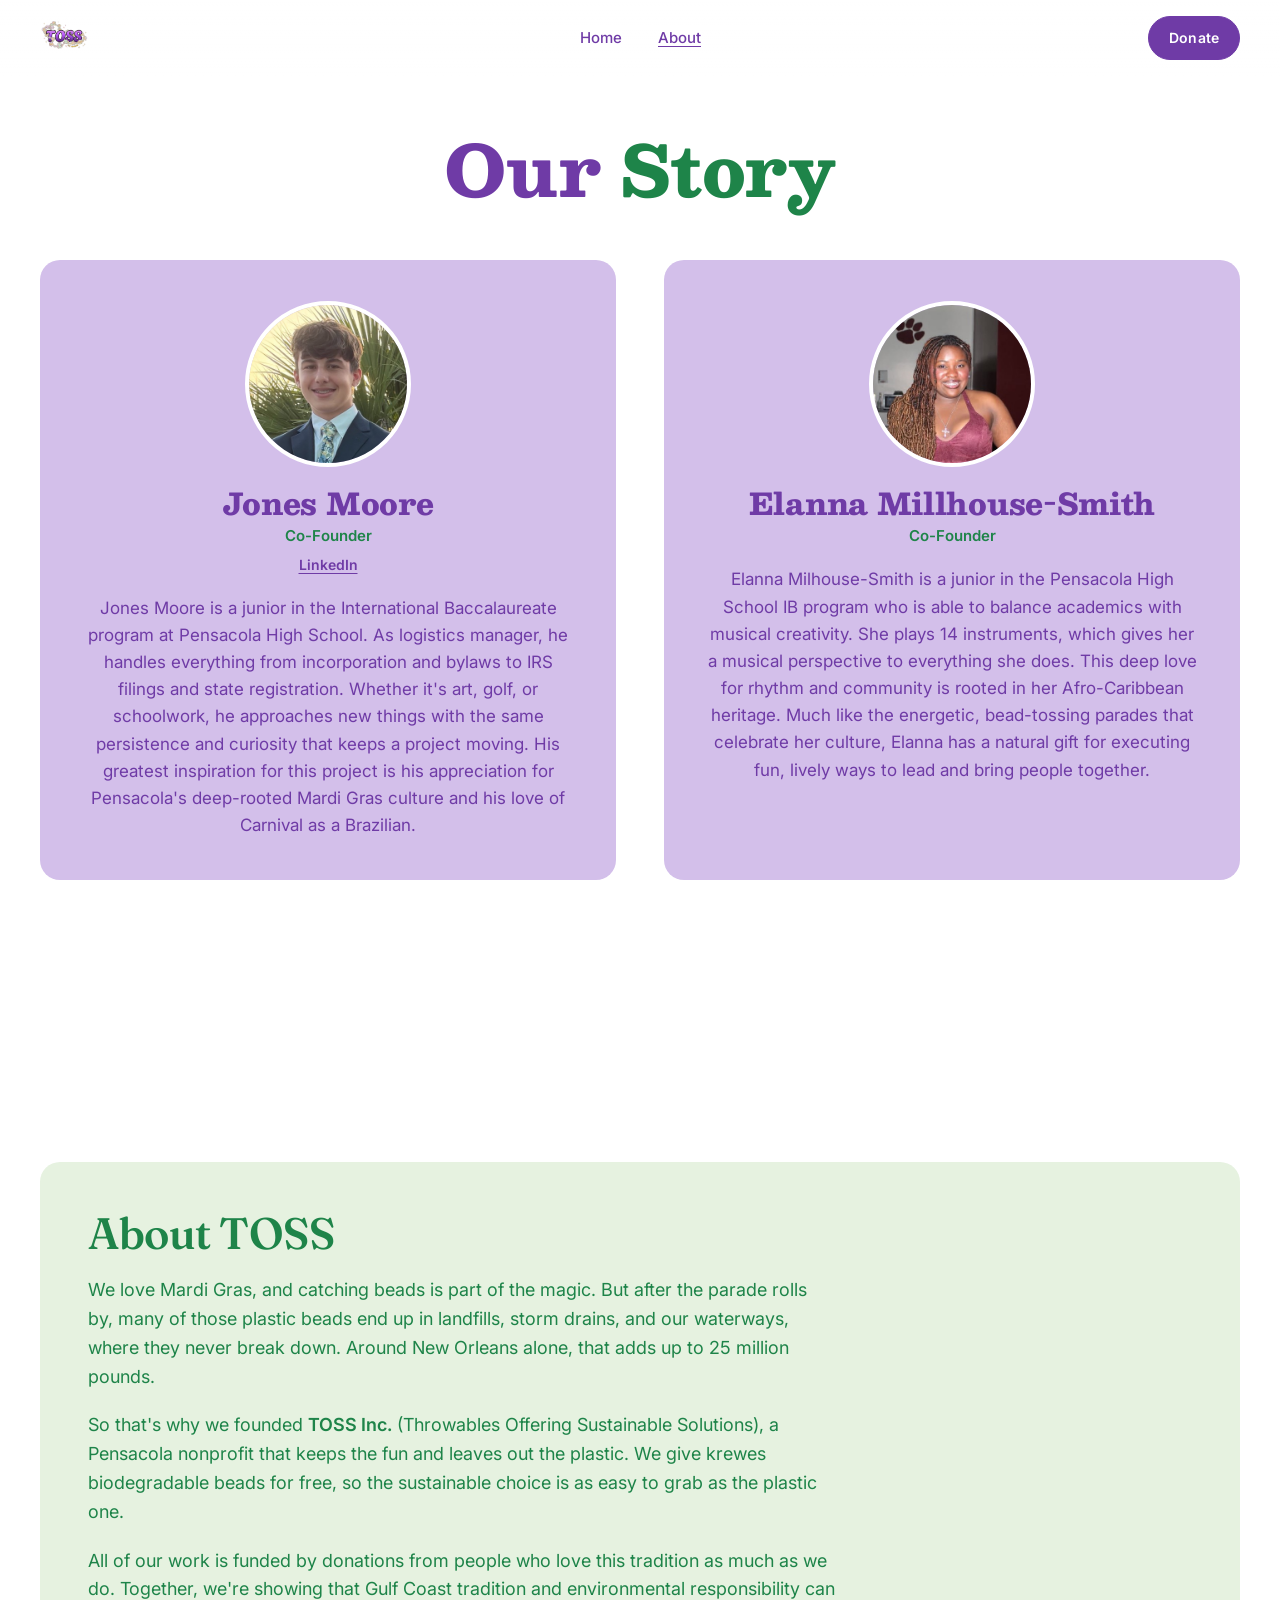
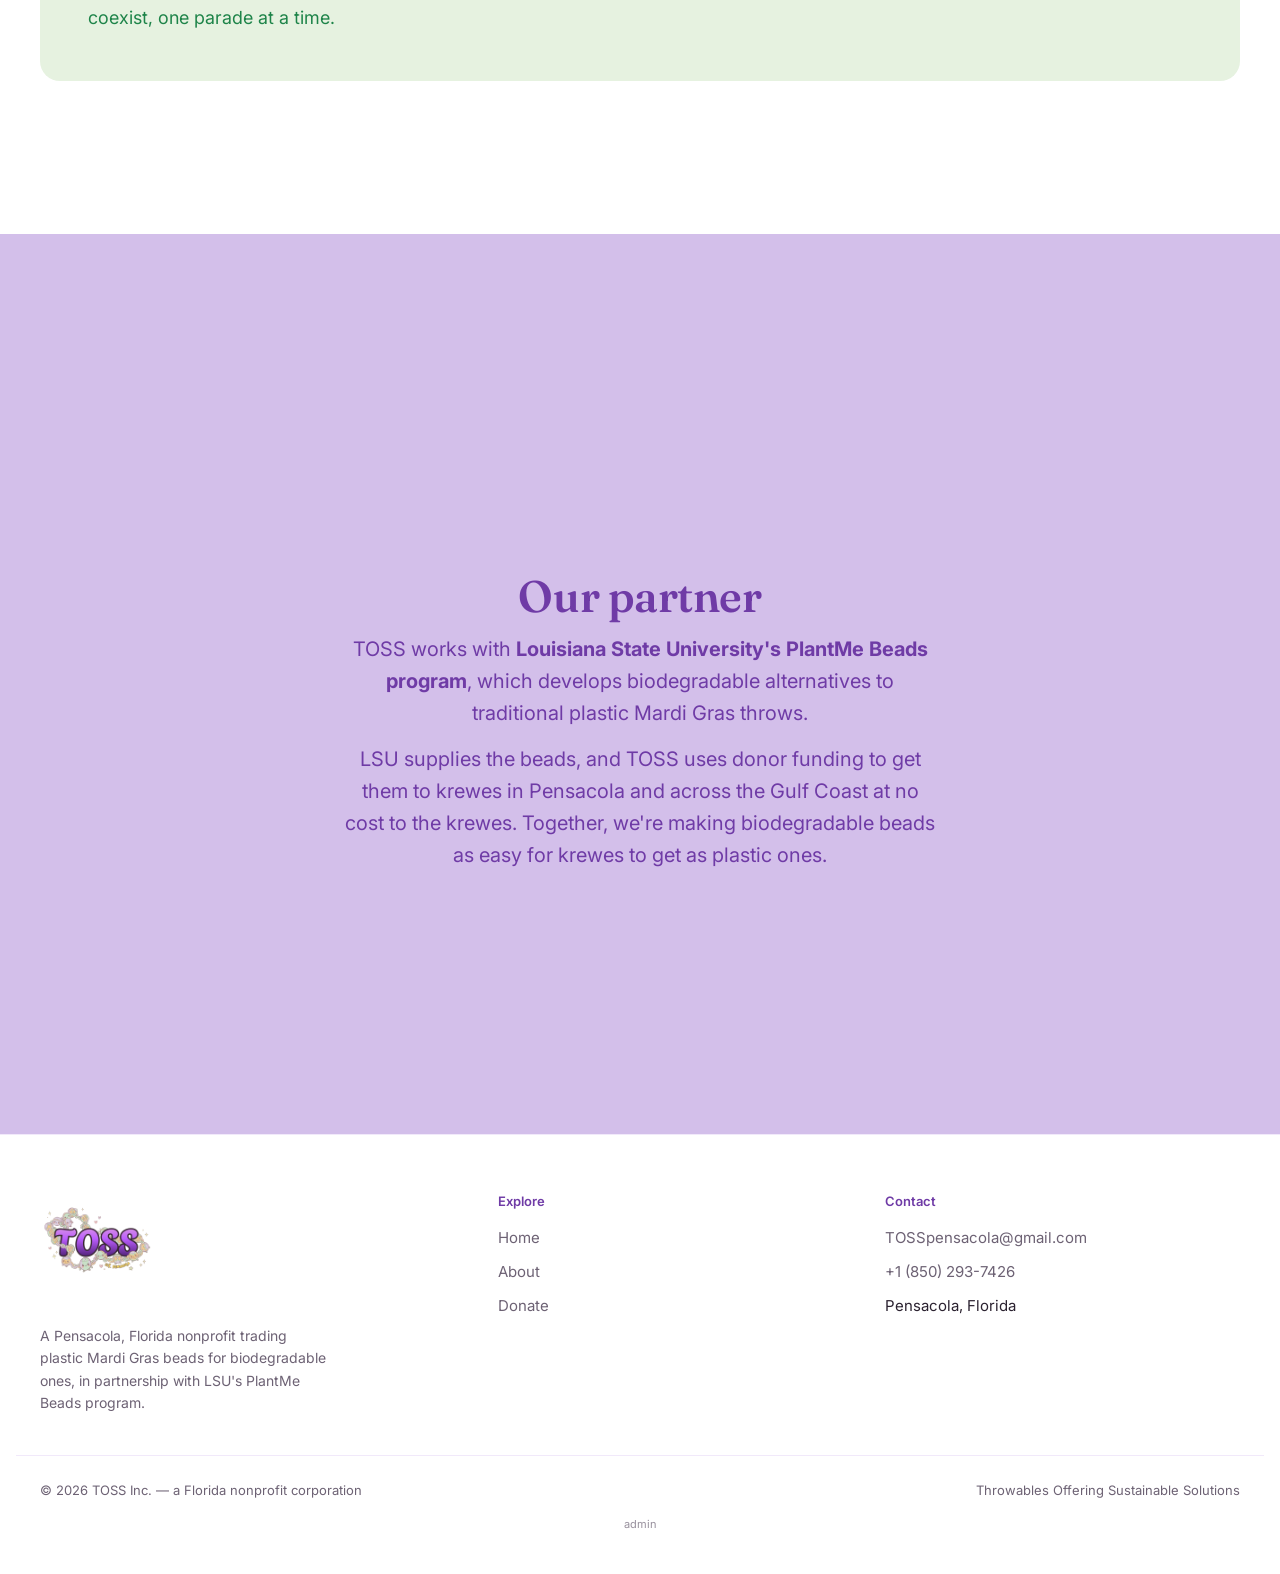
==== commit 3b6a8929: "Add Elanna Milhouse-Smith's bio to the About page Co-Authored-By: Claude Opus 5.5 <noreply@anthropic" ====
--- a/about.html
+++ b/about.html
@@ -53,8 +53,7 @@
             <img class="founder__photo" src="images/founders/elanna-millhouse-smith.jpg" alt="Elanna Millhouse-Smith" width="380" height="380">
             <h2 class="founder__name">Elanna Millhouse-Smith</h2>
             <p class="founder__role">Co-Founder</p>
-            <!-- TODO: replace with Elanna's bio (3–5 sentences) -->
-            <p class="founder__bio">Bio coming soon. This space is for a few sentences about Elanna: where she's from and what she does. It should also say why Mardi Gras matters to her and what led her to co-found TOSS Inc.</p>
+            <p class="founder__bio">Elanna Milhouse-Smith is a junior in the Pensacola High School IB program who is able to balance academics with musical creativity. She plays 14 instruments, which gives her a musical perspective to everything she does. This deep love for rhythm and community is rooted in her Afro-Caribbean heritage. Much like the energetic, bead-tossing parades that celebrate her culture, Elanna has a natural gift for executing fun, lively ways to lead and bring people together.</p>
           </article>
         </div>
       </div>
